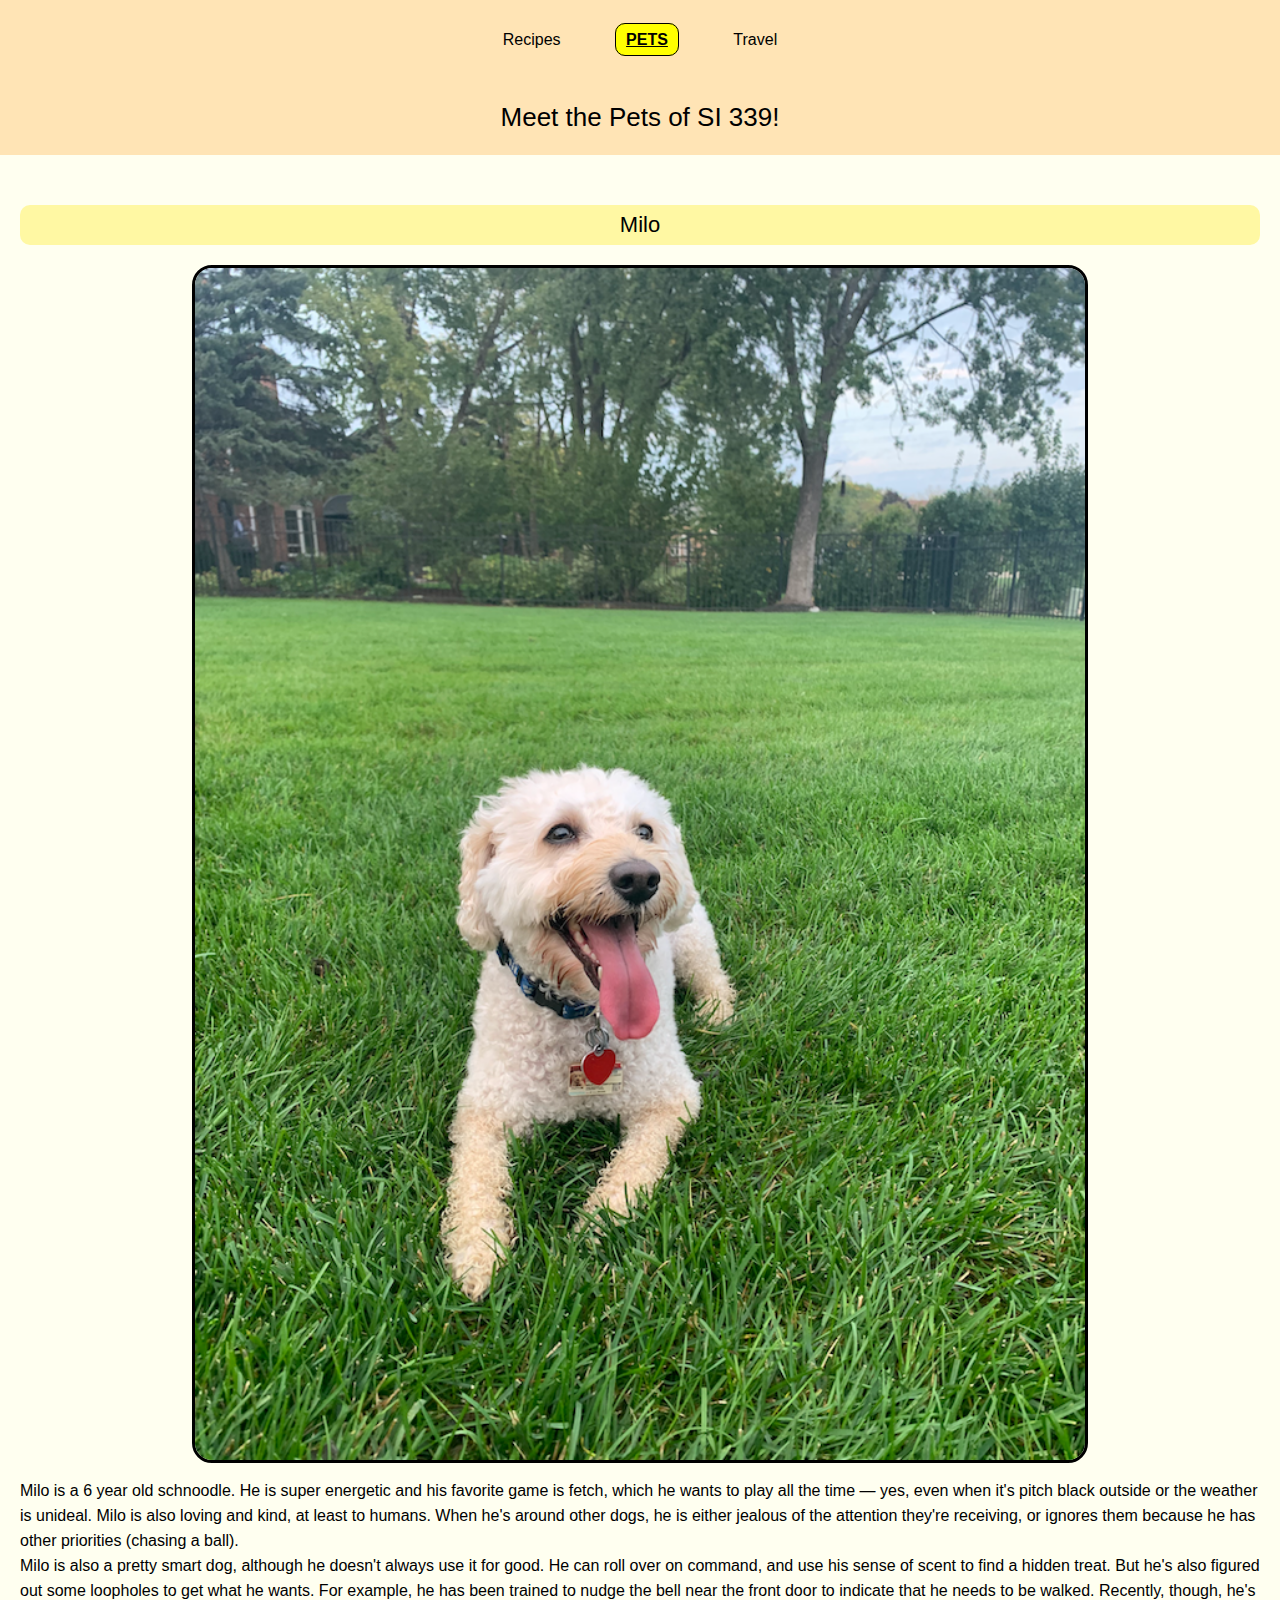
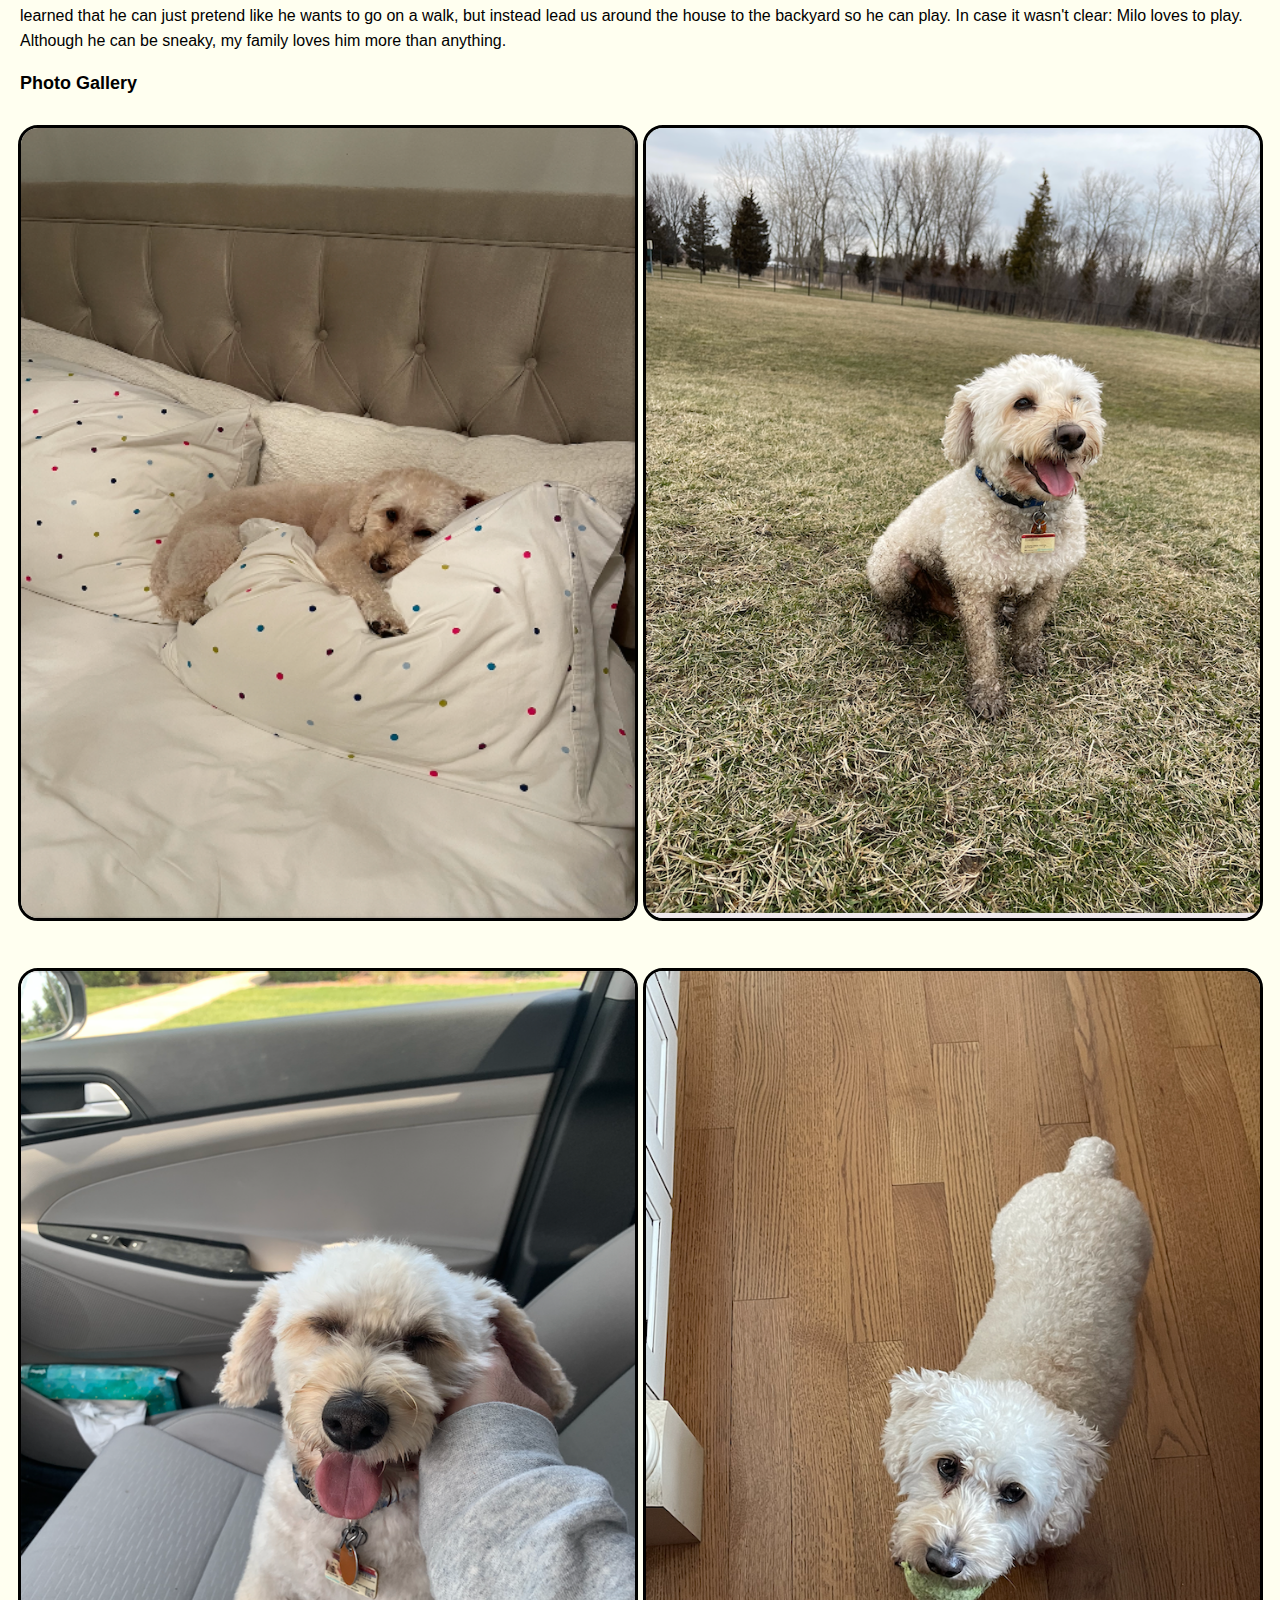
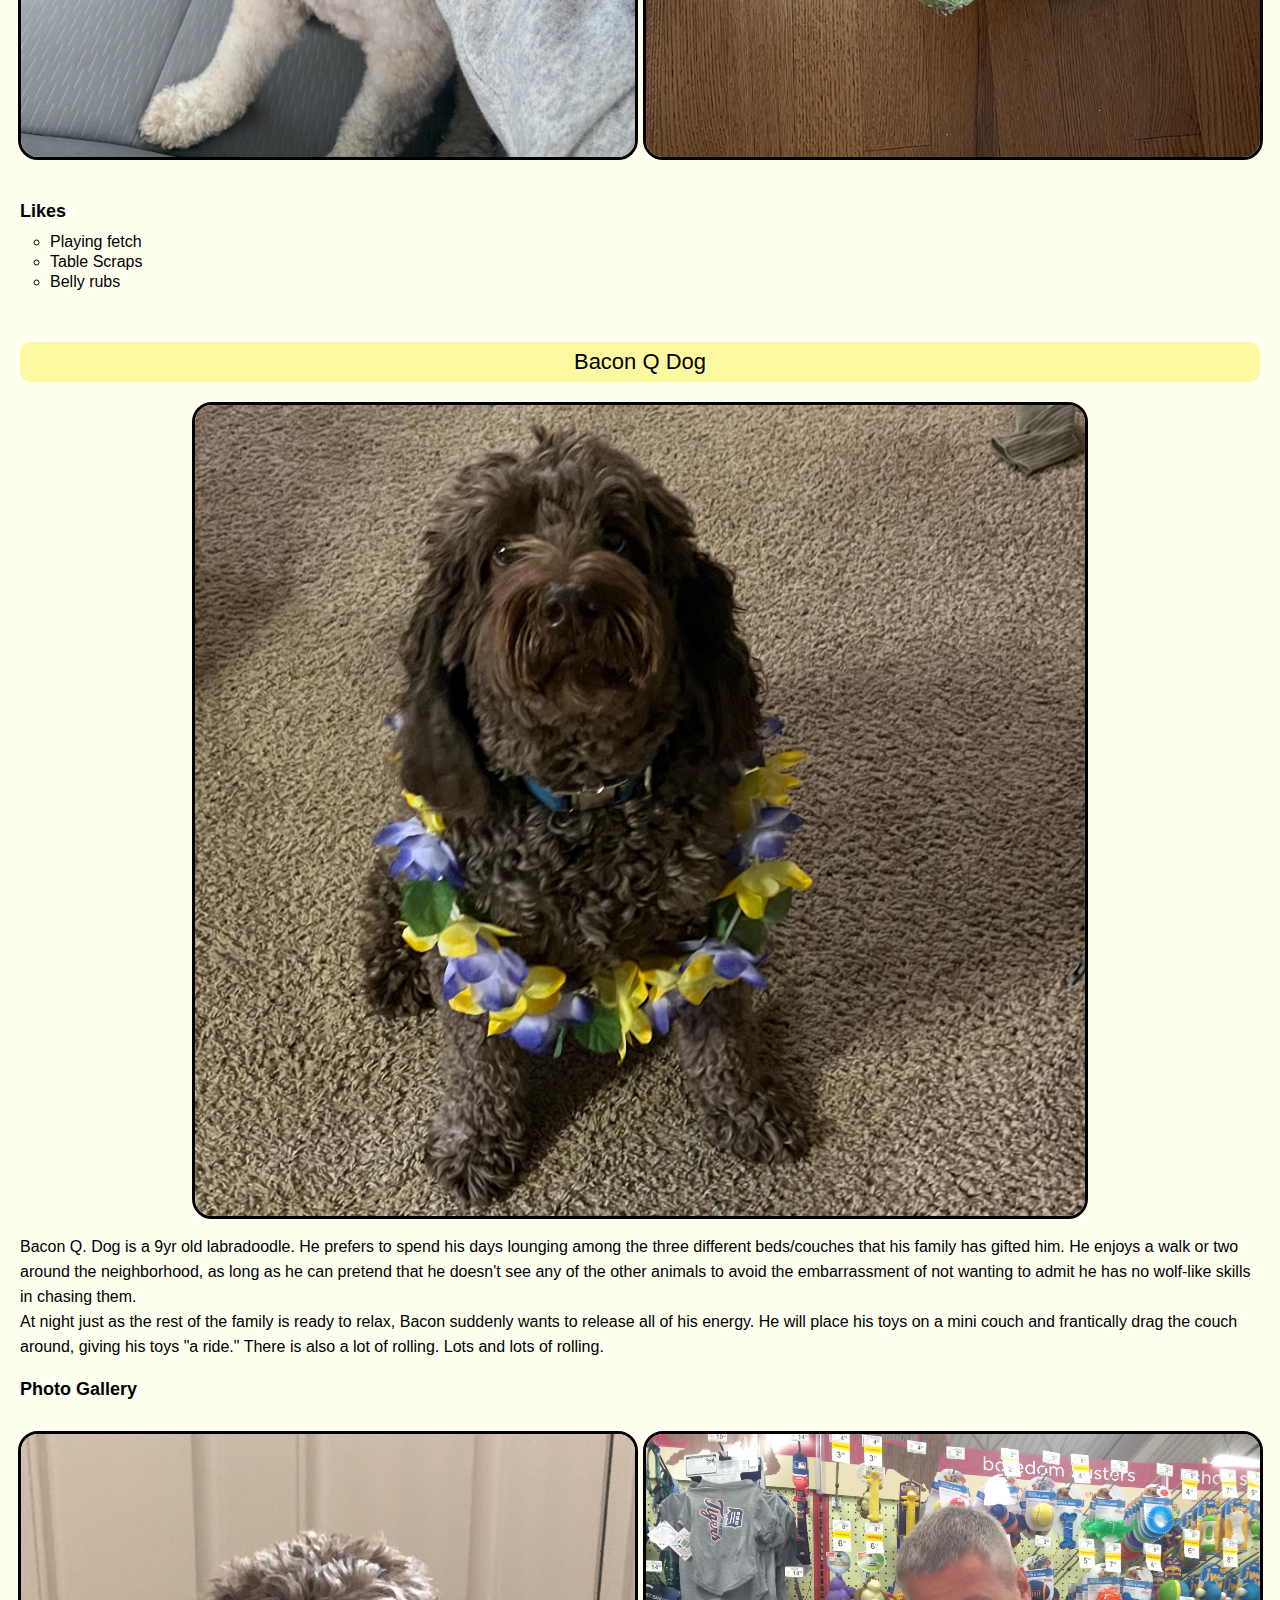
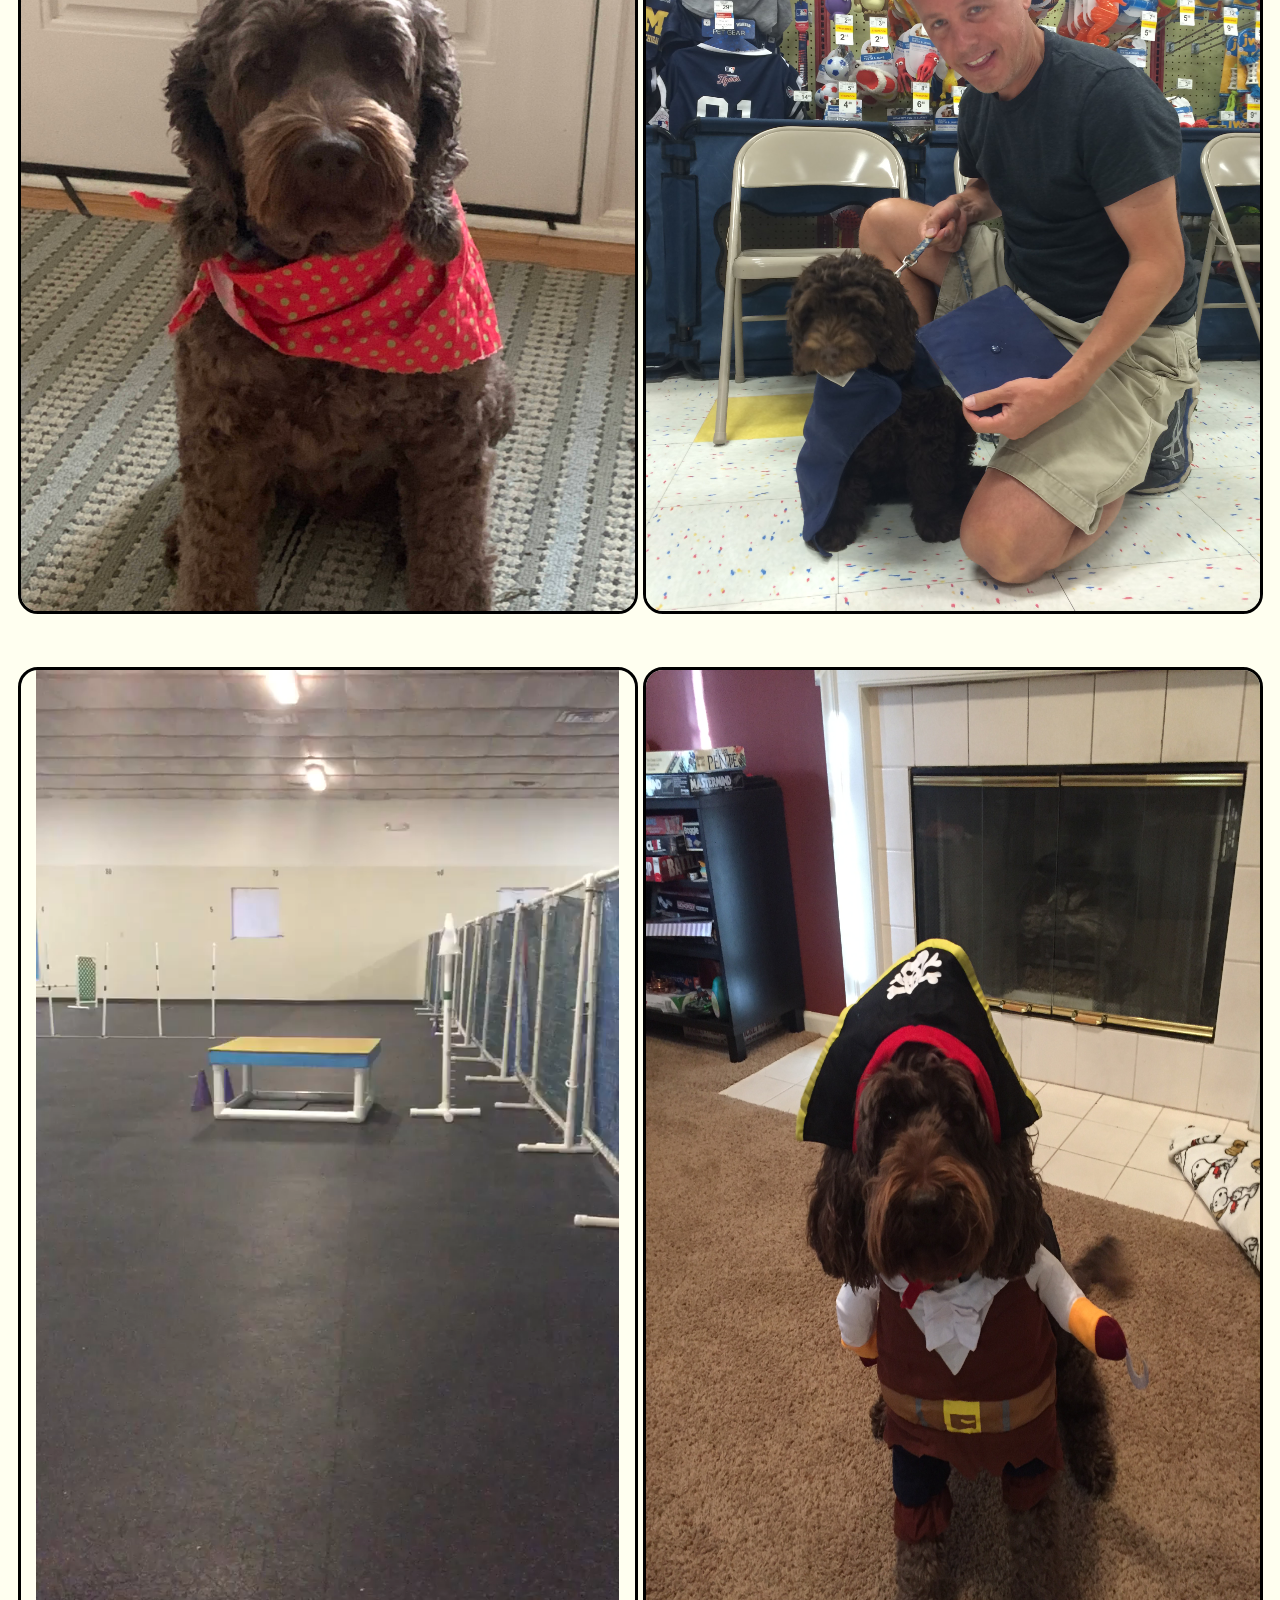
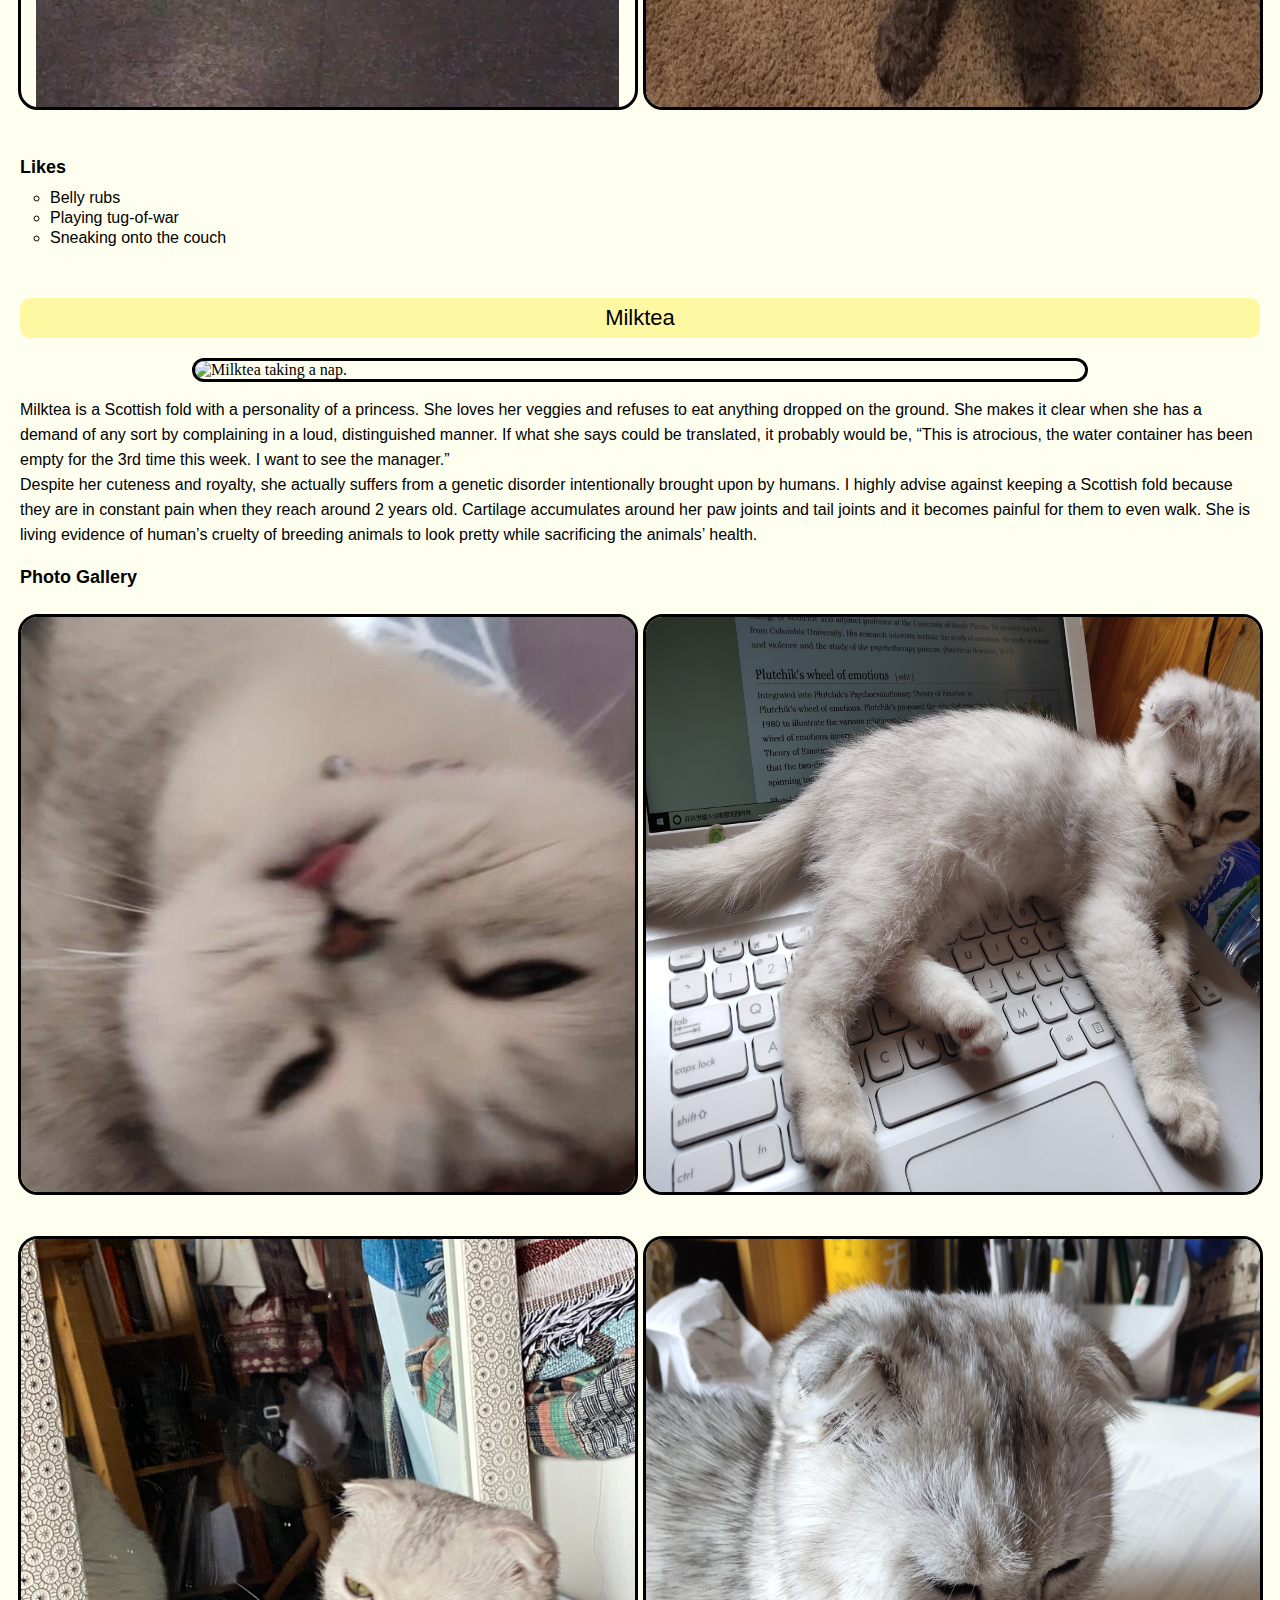
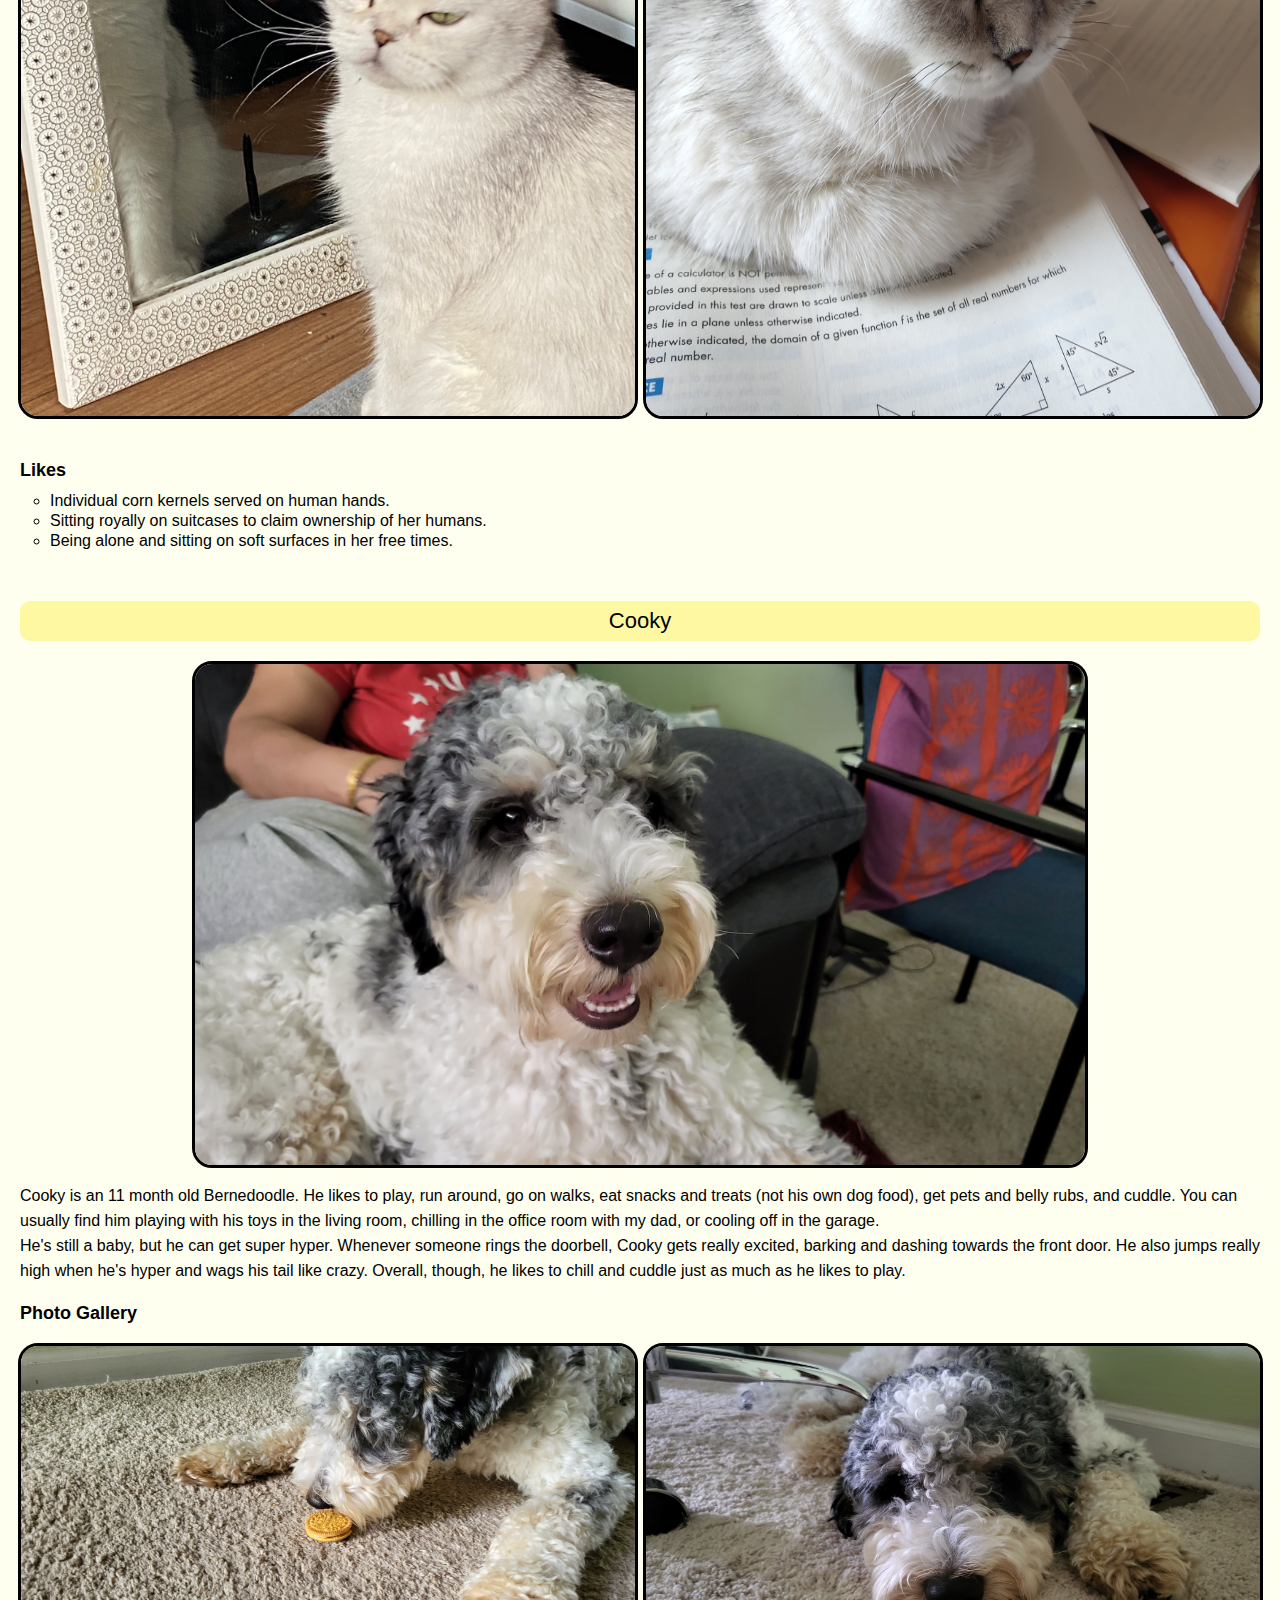
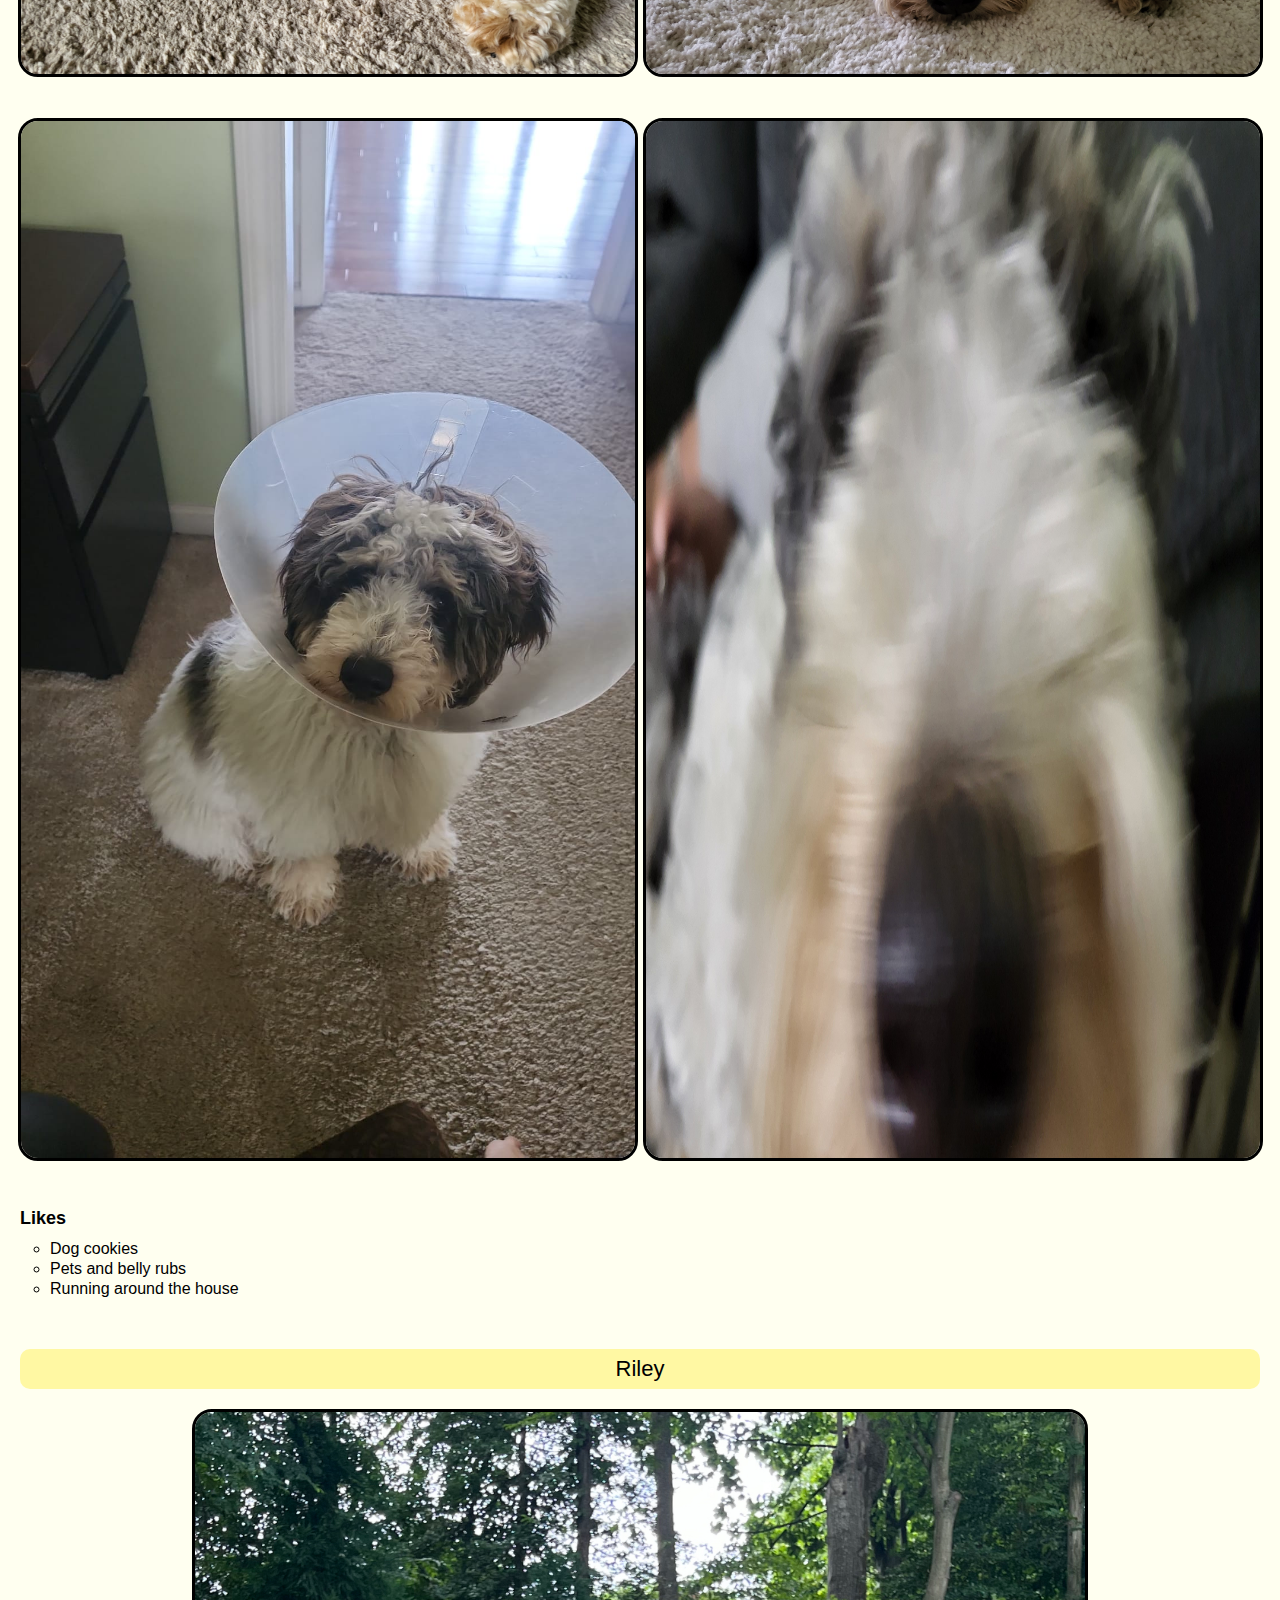
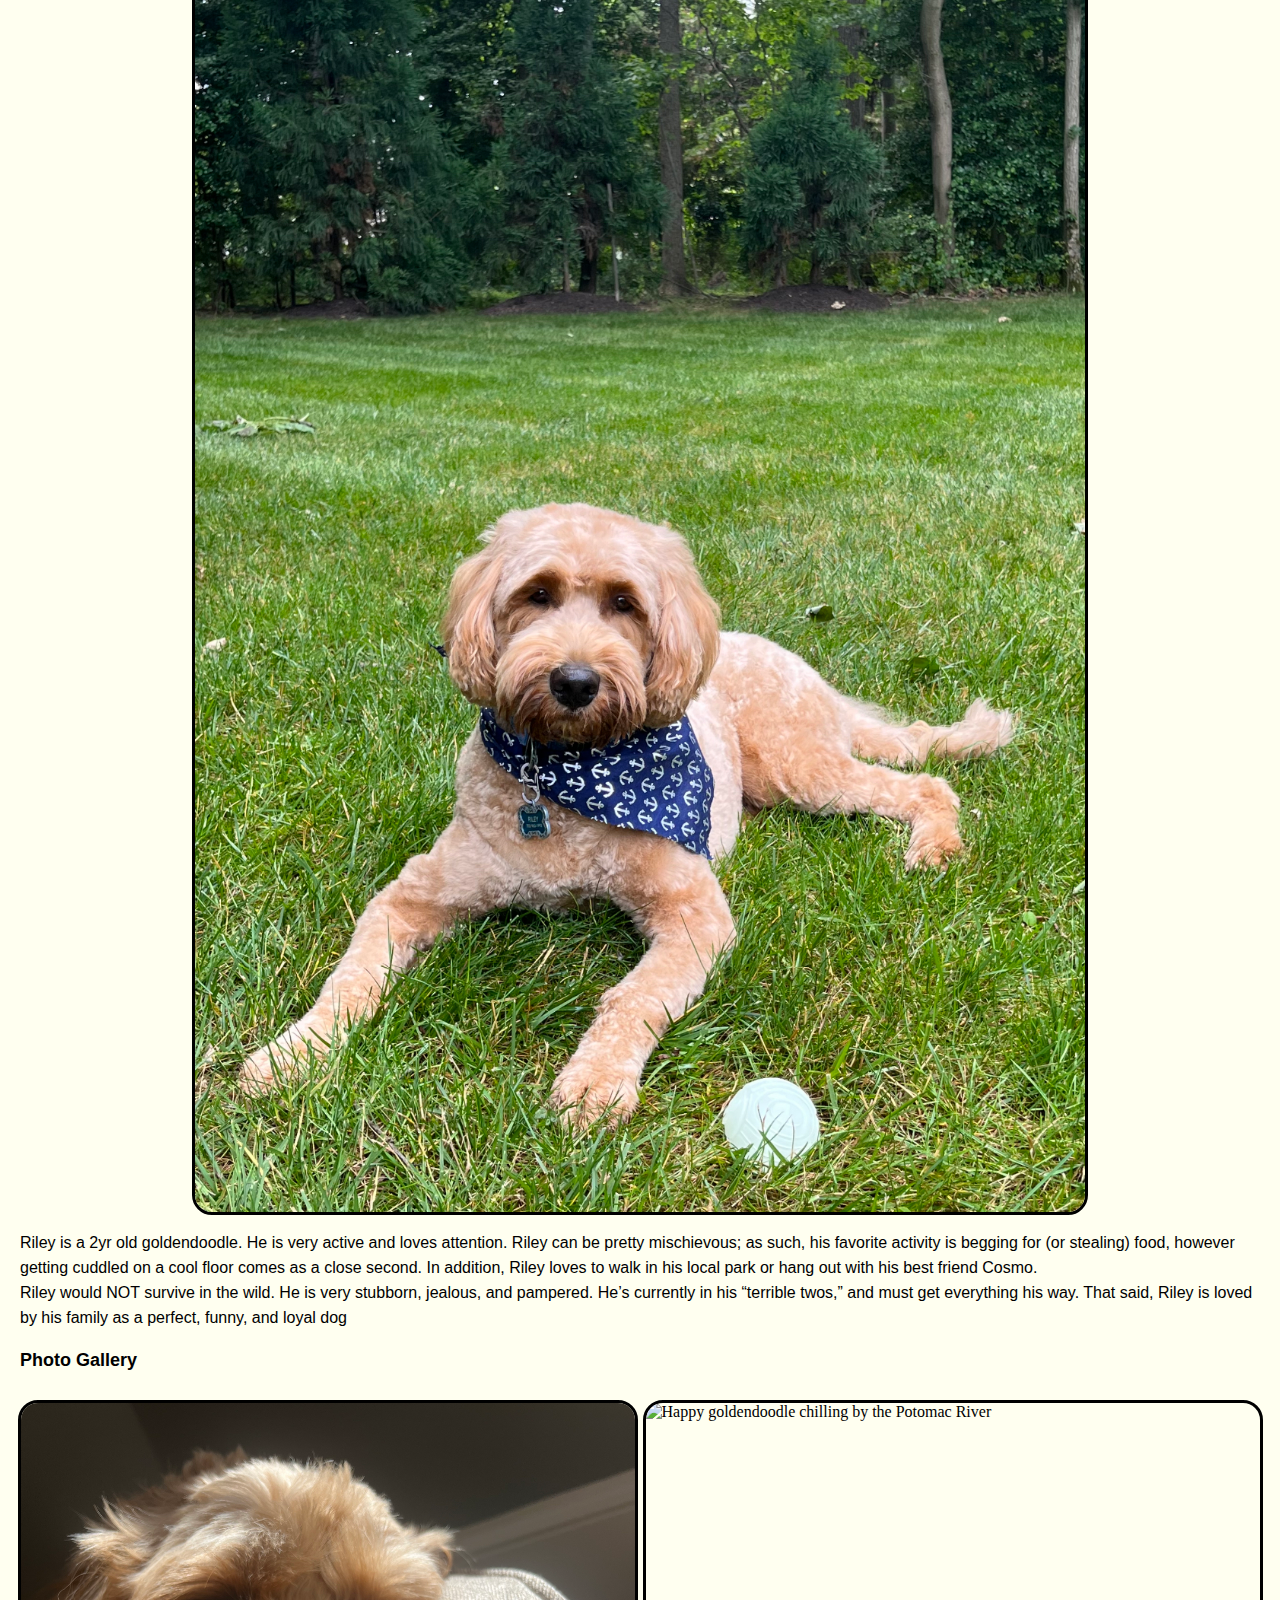
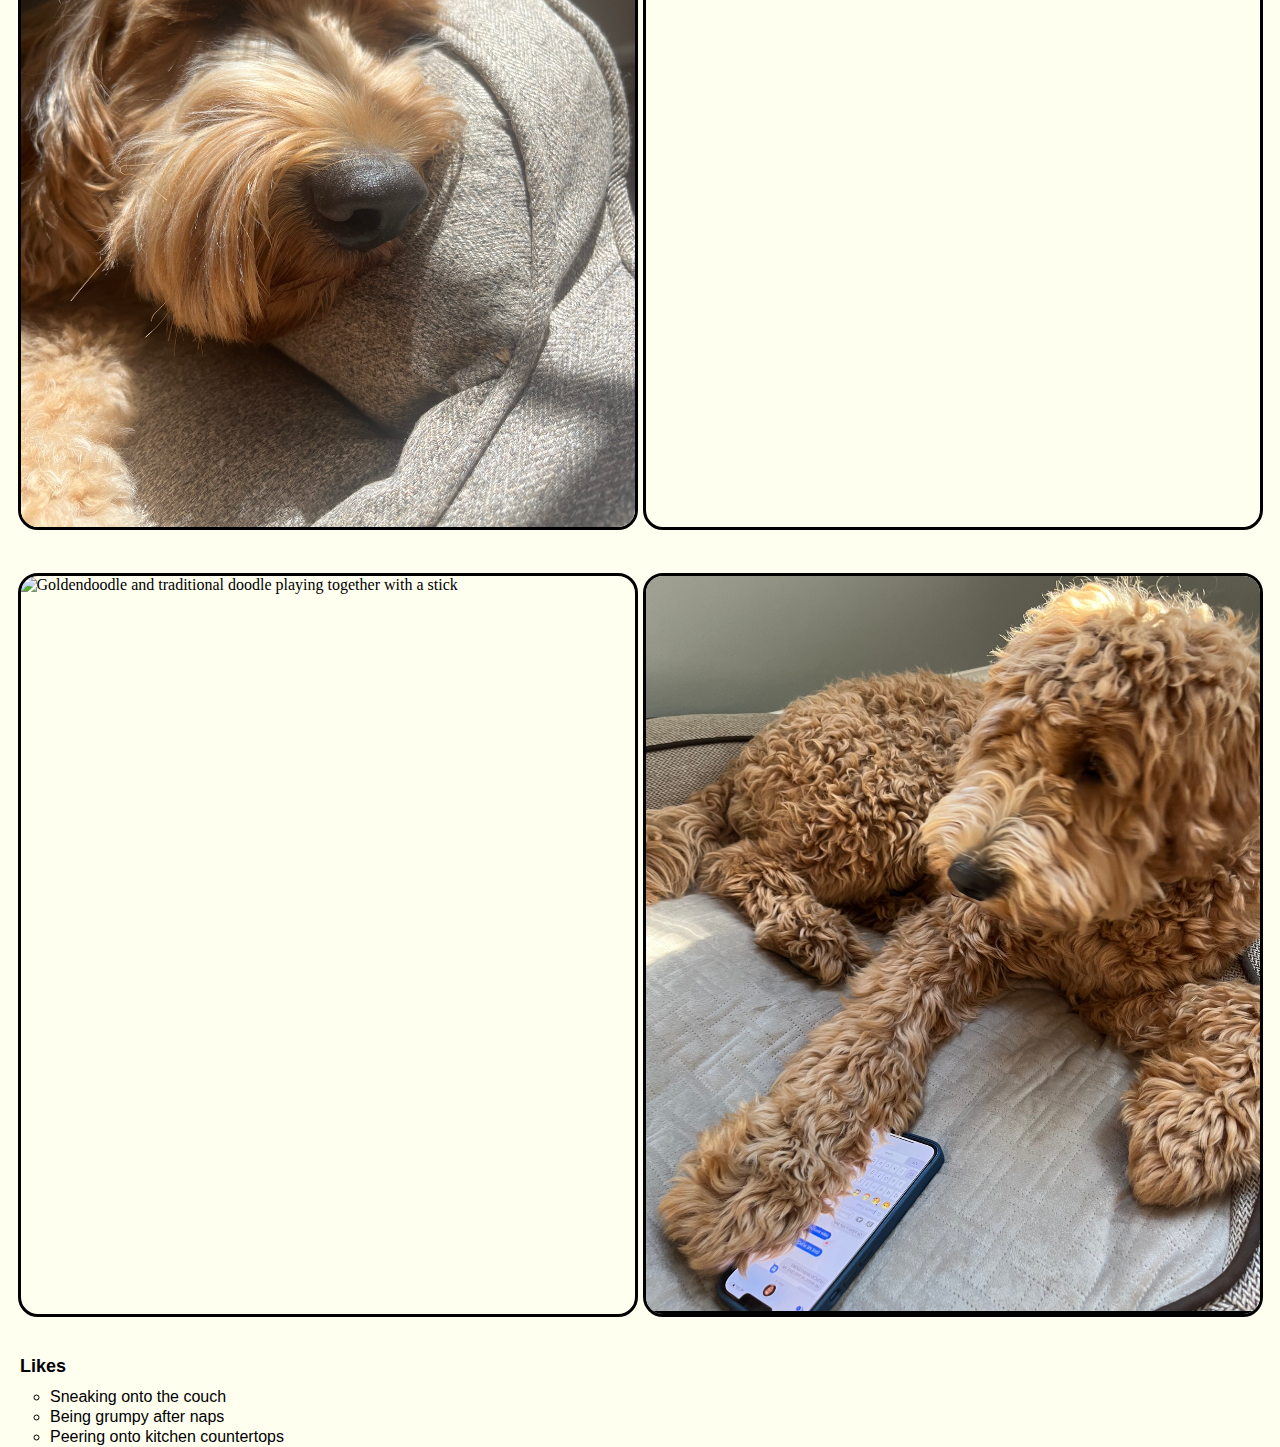
==== pets.html @ dfaae865 "Add files via upload" ====
<!DOCTYPE html>
<html lang="en">
<head>
    <meta charset="UTF-8">
    <meta http-equiv="X-UA-Compatible" content="IE=edge">
    <meta name="viewport" content="width=device-width, initial-scale=1.0">
    <link rel="stylesheet" href="css/reset.css">
    <link rel="stylesheet" href="css/style.css">

    <title>Pets</title>
</head>
<body>
    <a href = "#main" id = "skip">Skip to Main Content</a>

    <nav>
        <ul>
            <li><a href="index.html">Recipes</a></li>
            <li><a href = "pets.html" class = "active-page">Pets</a></li>
            <li><a href = "travel.html">Travel</a></li>
        </ul>
    </nav>

    <header>
        <div class = "header-content">
            <!-- <h1>Meet the Pets of SI 339!</h1> -->
            <h1 class="animation">Meet the Pets of SI 339!</h1>
        </div>
    </header>

    <main id = "main">
        <div>
            <h2>Milo</h2>

            <img src="images/milo_main.png" alt="Milo sitting on grass">
            <p>Milo is a 6 year old schnoodle. He is super energetic and his favorite game is fetch, which he wants to play all the time — yes, even when it's pitch black outside or the weather is unideal. Milo is also loving and kind, at least to humans. When he's around other dogs, he is either jealous of the attention they're receiving, or ignores them because he has other priorities (chasing a ball).</p>
            <p>Milo is also a pretty smart dog, although he doesn't always use it for good. He can roll over on command, and use his sense of scent to find a hidden treat. But he's also figured out some loopholes to get what he wants. For example, he has been trained to nudge the bell near the front door to indicate that he needs to be walked. Recently, though, he's learned that he can just pretend like he wants to go on a walk, but instead lead us around the house to the backyard so he can play. In case it wasn't clear: Milo loves to play. Although he can be sneaky, my family loves him more than anything.</p>
            
            <h3>Photo Gallery</h3>
            <div class = "pet-gallery">
                <img src="images/milo_resting.png" alt="Milo laying on a bed">
                <img src="images/milo_muddy.png" alt="Milo with muddy legs">
                <img src="images/milo_in_car.png" alt="Milo being petted">
                <img src="images/milo_tennisball.png" alt="Milo holding a tennis ball in his mouth">
            </div>

            <h3>Likes</h3>
            <ul>
                <li>Playing fetch</li>
                <li>Table Scraps</li>
                <li>Belly rubs</li>
            </ul>

            <!--Christina Haralampopoulos-->

        </div>



        <div>
            <h2>Bacon Q Dog</h2>

            <img src="images/bacon.jpg" alt="Brown labradoodle wearing colorful lei">
            <p>Bacon Q. Dog is a 9yr old labradoodle. He prefers to spend his days lounging among the three different beds/couches that his family has gifted him. He enjoys a walk or two around the neighborhood, as long as he can pretend that he doesn't see any of the other animals to avoid the embarrassment of not wanting to admit he has no wolf-like skills in chasing them.</p>
            <p>At night just as the rest of the family is ready to relax, Bacon suddenly wants to release all of his energy. He will place his toys on a mini couch and frantically drag the couch around, giving his toys "a ride." There is also a lot of rolling. Lots and lots of rolling. </p>
            
            <h3>Photo Gallery</h3>
            <div class = "pet-gallery">
                <img src="images/bacon_bandana.JPG" alt="Brown labradoodle wearing an orange bandana">
                <img src="images/bacon_graduation.JPG" alt="Small labradoodle puppy wearing a graduation cap and gown.">
                <video src="images/bacon_agility.mov" alt="Girl and dog demonstrating a sit and stay procedure"></video>
                <img src="images/bacon_halloween.JPG" alt="Brown labradoodle wearing a pirate costume">
            </div>
            
            <h3>Likes</h3>
            <ul>
                <li>Belly rubs</li>
                <li>Playing tug-of-war</li>
                <li>Sneaking onto the couch</li>
            </ul>

            <!--Colleen van Lent-->

        </div>



        <div>
            <h2>Milktea</h2>

            <img src="images/Main.jpg" alt="Milktea taking a nap.">
            <p>Milktea is a Scottish fold with a personality of a princess. She loves her veggies and refuses to eat anything dropped on the ground. She makes it clear when she has a demand of any sort by complaining in a loud, distinguished manner. If what she says could be translated, it probably would be, “This is atrocious, the water container has been empty for the 3rd time this week. I want to see the manager.”</p>
            <p>Despite her cuteness and royalty, she actually suffers from a genetic disorder intentionally brought upon by humans. I highly advise against keeping a Scottish fold because they are in constant pain when they reach around 2 years old. Cartilage accumulates around her paw joints and tail joints and it becomes painful for them to even walk. She is living evidence of human’s cruelty of breeding animals to look pretty while sacrificing the animals’ health.</p>

            <h3>Photo Gallery</h3>
            <div class = "pet-gallery">
                <img src="images/Milktea_comfy.jpg" alt="Milktea enjoying a good massage.">
                <img src="images/Milktea_laptop.JPG" alt="Baby Milktea On Laptop.">
                <img src="images/Milktea_mirror.jpeg" alt="Milktea sighing at mirror.">
                <img src="images/Milktea_catbox.JPG" alt="Milktea Catbox position.">
            </div>
            <h3>Likes</h3>
            <ul>
                <li>Individual corn kernels served on human hands.</li>
                <li>Sitting royally on suitcases to claim ownership of her humans.</li>
                <li>Being alone and sitting on soft surfaces in her free times.</li>
            </ul>

                <!--Olive Ren-->
        </div>



        <div>
            <h2>Cooky</h2>

            <img src="images/cookysmiley.jpg" alt="White and gray Bernedoodle sitting on a couch and smiling.">
            <p>Cooky is an 11 month old Bernedoodle. He likes to play, run around, go on walks, eat snacks and treats (not his own dog food), get pets and belly rubs, and cuddle. You can usually find him playing with his toys in the living room, chilling in the office room with my dad, or cooling off in the garage.</p>
            <p>He's still a baby, but he can get super hyper. Whenever someone rings the doorbell, Cooky gets really excited, barking and dashing towards the front door. He also jumps really high when he's hyper and wags his tail like crazy. Overall, though, he likes to chill and cuddle just as much as he likes to play.</p>
            
            <h3>Photo Gallery</h3>
            <div class = "pet-gallery">
                <img src="images/cookytreat.jpg" alt="Cooky eating one of his favorite treats while lying on the ground">
                <img src="images/cookytired.jpg" alt="Cooky tired laying on the ground">
                <img src="images/cookycone.jpg" alt="Cooky with long hair sitting with a dog cone on his head">
                <img src="images/cookyzoom.jpg" alt="Zoomed in Cooky, but while I was taking the picture he moved so it's blurry">
            </div>
            
            <h3>Likes</h3>
            <ul>
                <li>Dog cookies</li>
                <li>Pets and belly rubs</li>
                <li>Running around the house</li>
            </ul>

                <!--Saicharan Vemuri-->
        </div>




        <div>
            <h2>Riley</h2>

            <img src="images/riley_primary.jpg" alt="Apricot goldendoodle wearing blue bandana lying next to ball">
            <p>Riley is a 2yr old goldendoodle. He is very active and loves attention. Riley can be pretty mischievous; as such, his favorite activity is begging for (or stealing) food, however getting cuddled on a cool floor comes as a close second. In addition, Riley loves to walk in his local park or hang out with his best friend Cosmo.</p>
            <p>Riley would NOT survive in the wild. He is very stubborn, jealous, and pampered. He’s currently in his “terrible twos,” and must get everything his way. That said, Riley is loved by his family as a perfect, funny, and loyal dog</p>

            <h3>Photo Gallery</h3>
            <div class = "pet-gallery">
                <img src="images/riley_sleeping.jpg" alt="Goldendoodle peacefully resting on their dog bed">
                <img src="images/riley_park.PNG" alt="Happy goldendoodle chilling by the Potomac River">
                <img src="images/riley_friend.PNG" alt="Goldendoodle and traditional doodle playing together with a stick">
                <img src="images/riley_texting.jpeg" alt="Silly dog texting on an iPad">
            </div>
            
            <h3>Likes</h3>
            <ul>
                <li>Sneaking onto the couch</li>
                <li>Being grumpy after naps</li>
                <li>Peering onto kitchen countertops</li>
            </ul>

                <!--Adam Cole-->
        </div>


    </main>
---- css/style.css ----
/* styling navigation for mobile view */

#skip {
  position: absolute;
  left: -10000px;
  overflow: hidden;
  top: auto;
  text-decoration: none;
}

#skip:focus {
  position: static;
  top: 0;
}

nav {
  text-align: center;
  padding-top:10px;
}

nav ul {
  list-style: none;
  padding-top: 20px;
  margin: 0 auto;
}

nav li {
  display: inline-block;
  height: 30px;
  color: black;
  margin-right: 50px;
}

nav li:last-child {
  margin-right: 0;
}

nav a {
  text-decoration: none;
}

a.active-page, a.active, a.focus {
  background: yellow;
  text-decoration: underline;
  font-weight: bold;
  border: solid 1px;
  padding: 7px 10px;
  border-radius: 10px;
  text-transform: uppercase;
}

header, nav{
  width: 100%;
  background-color: moccasin;
}

/* end of navigation styling */

body {
    background-color: ivory;
    padding: 0;
    margin: 0;
}

h1 {
    text-align: center;
    font-size: 26px;
    font-family: 'Poppins', Arial, Helvetica, sans-serif;
    color: black;
    padding-top: 40px;
    padding-left: 20px;
    padding-right: 20px;
    padding-bottom: 20px;
    line-height: 35px
}

h2 {
  font-size: 22px;
  line-height: 30px;
  font-family: 'Poppins', Arial, Helvetica, sans-serif;
  color: black;
  margin-top: 50px;
  margin-left: 20px;
  margin-right: 20px;
  margin-bottom: 20px;
  text-align: center;
  background-color: #fff8a3;
  padding: 5px;
  border-radius: 10px;
}

h3 {
    font-size: 18px;
    font-family: Arial, Helvetica, sans-serif;
    font-weight: bold;
    color: black;
    padding-top: 20px;
    padding-left: 20px;
    padding-right: 20px;
    padding-bottom: 10px;
}

p {
    line-height: 25px;
    font-family: Arial, Helvetica, sans-serif;
    padding-left: 20px;
    padding-right: 20px
}

img {
    display: block;
    border-style: solid;
    border-width: 3px;
    border-color: black;
    margin-left: auto;
    margin-right: auto;
    margin-top: 15px;
    margin-bottom: 15px;
    width: 70%;
    border-radius: 20px;
}

video {
  display: block;
  border-style: solid;
  border-width: 3px;
  border-color: black;
  margin-left: auto;
  margin-right: auto;
  margin-top: 15px;
  margin-bottom: 15px;
  width: 70%;
  border-radius: 20px;
}

ul {
    display: inline-block;
    margin-left: 50px;
    list-style-type: circle;
    font-family: Arial, Helvetica, sans-serif;
    line-height: 20px;
}

ol {
    list-style: inside decimal;
    font-family: Arial, Helvetica, sans-serif;
    padding-left: 20px;
    padding-right: 20px;
    line-height: 20px;
}

.pet-gallery {
  display: grid;
  grid-template-columns: 50% 50%;
  gap: 5px;
  margin-left: 20px;
  margin-right: 20px;
  justify-content: center;
}

.pet-gallery img {
  display: block;
  margin: auto;
  width: 95%;
  height: 95%;
  background-size: cover;
  background-repeat: no-repeat;
  width: 100%
}

.pet-gallery video{
  display: block;
  margin: auto;
  width: 95%;
  height: 95%;
  background-size: cover;
  background-repeat: no-repeat;
  width: 100%
}

a{
text-decoration: underline;
}

figcaption{
  font-family: Arial, Helvetica, sans-serif;
  padding: 20px;
  line-height: 25px;
}

@media (prefers-reduced-motion: reduce) {
  .gif {
    display: none;
  }
}

@keyframes fade {
  0% {
    opacity: 0;
  }
  50% {
    opacity: 1;
  }
  100% {
    opacity: 0;
  }
}

.animation {
  animation: fade 2s ease-in-out infinite;
}

@media (prefers-reduced-motion: reduce) {
  .animation {
    animation: none; /* Turn off the animation */
  }
}

  
/* .btn {
  background: #0769e0;
  background-image: -webkit-linear-gradient(top, #0769e0, #002e54);
  background-image: -moz-linear-gradient(top, #0769e0, #002e54);
  background-image: -ms-linear-gradient(top, #0769e0, #002e54);
  background-image: -o-linear-gradient(top, #0769e0, #002e54);
  background-image: linear-gradient(to bottom, #0769e0, #002e54);
  -webkit-border-radius: 28;
  -moz-border-radius: 28;
  border-radius: 28px;
  font-family: Arial;
  color: #fff596;
  font-size: 20px;
  padding: 10px 20px 10px 20px;
  text-decoration: none;
}

.btn:hover {
  background: #4fa1ff;
  background-image: -webkit-linear-gradient(top, #4fa1ff, #005896);
  background-image: -moz-linear-gradient(top, #4fa1ff, #005896);
  background-image: -ms-linear-gradient(top, #4fa1ff, #005896);
  background-image: -o-linear-gradient(top, #4fa1ff, #005896);
  background-image: linear-gradient(to bottom, #4fa1ff, #005896);
  text-decoration: none;
} */
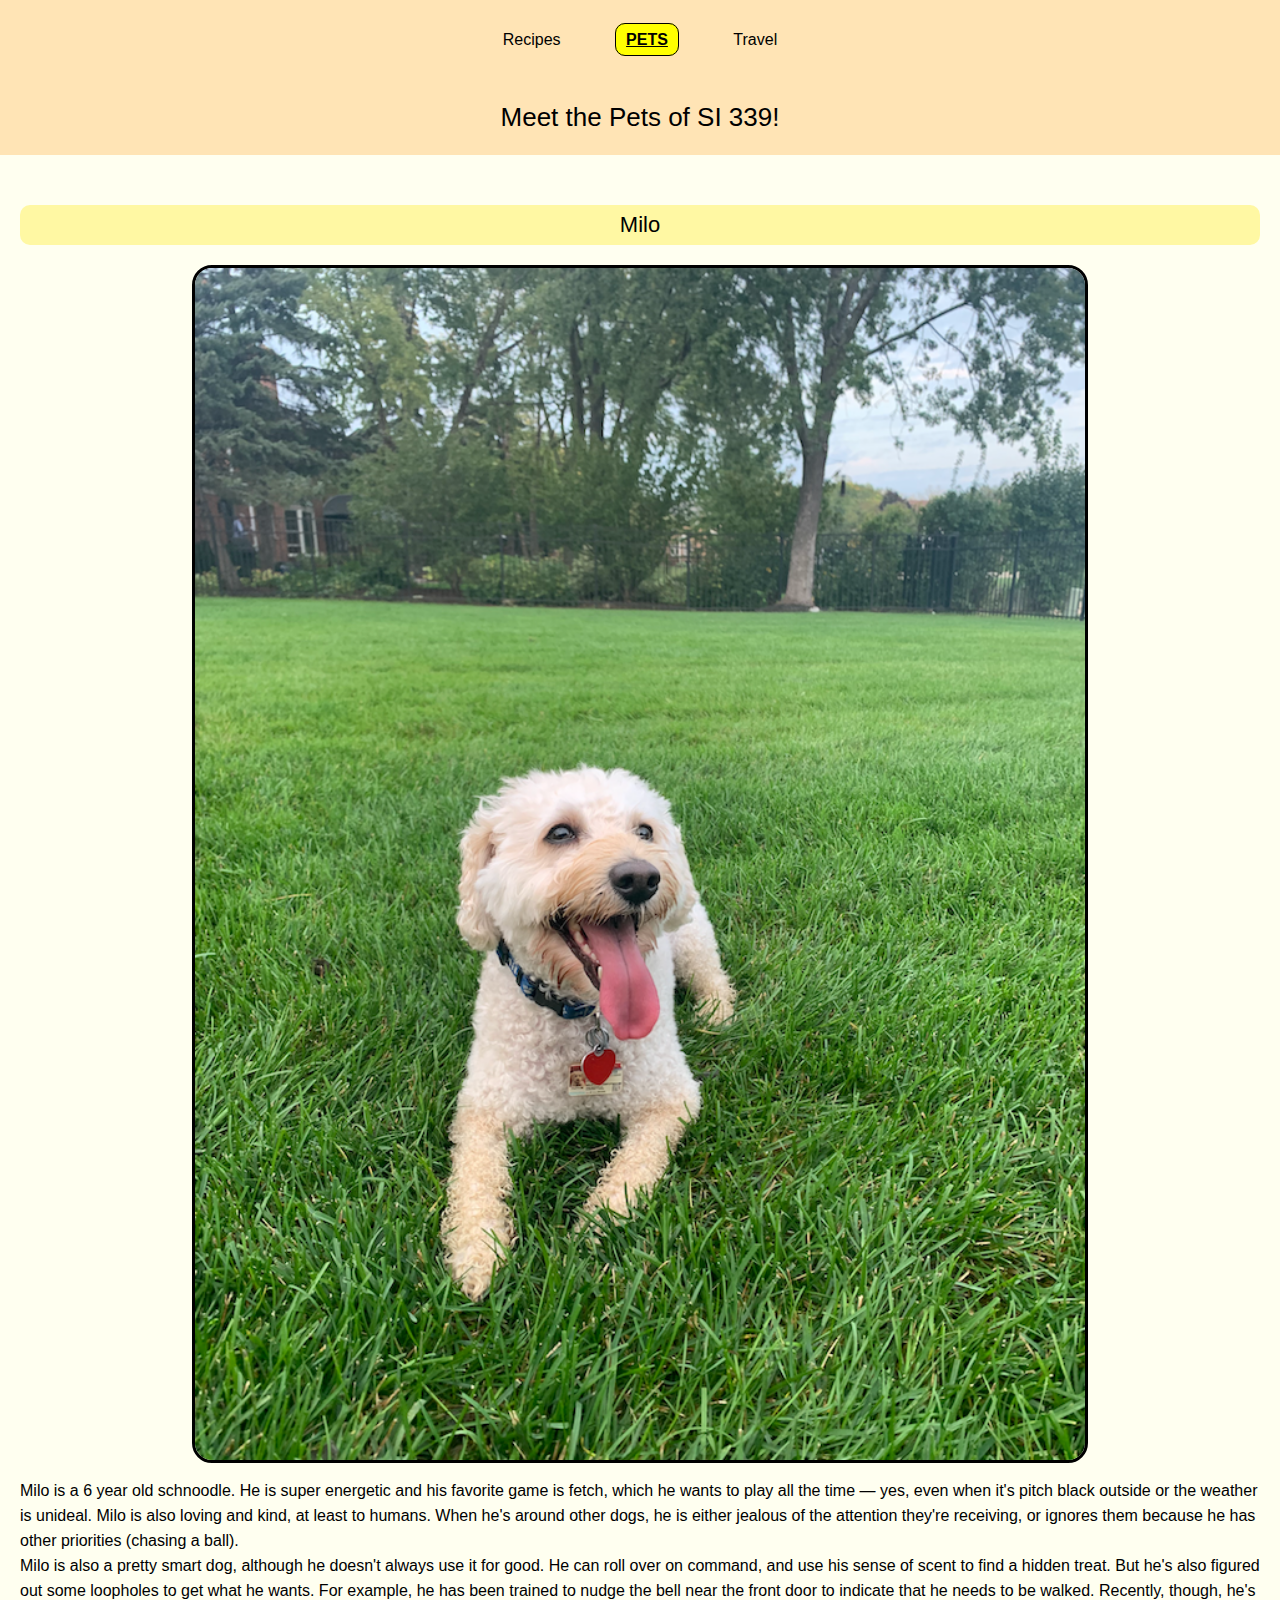
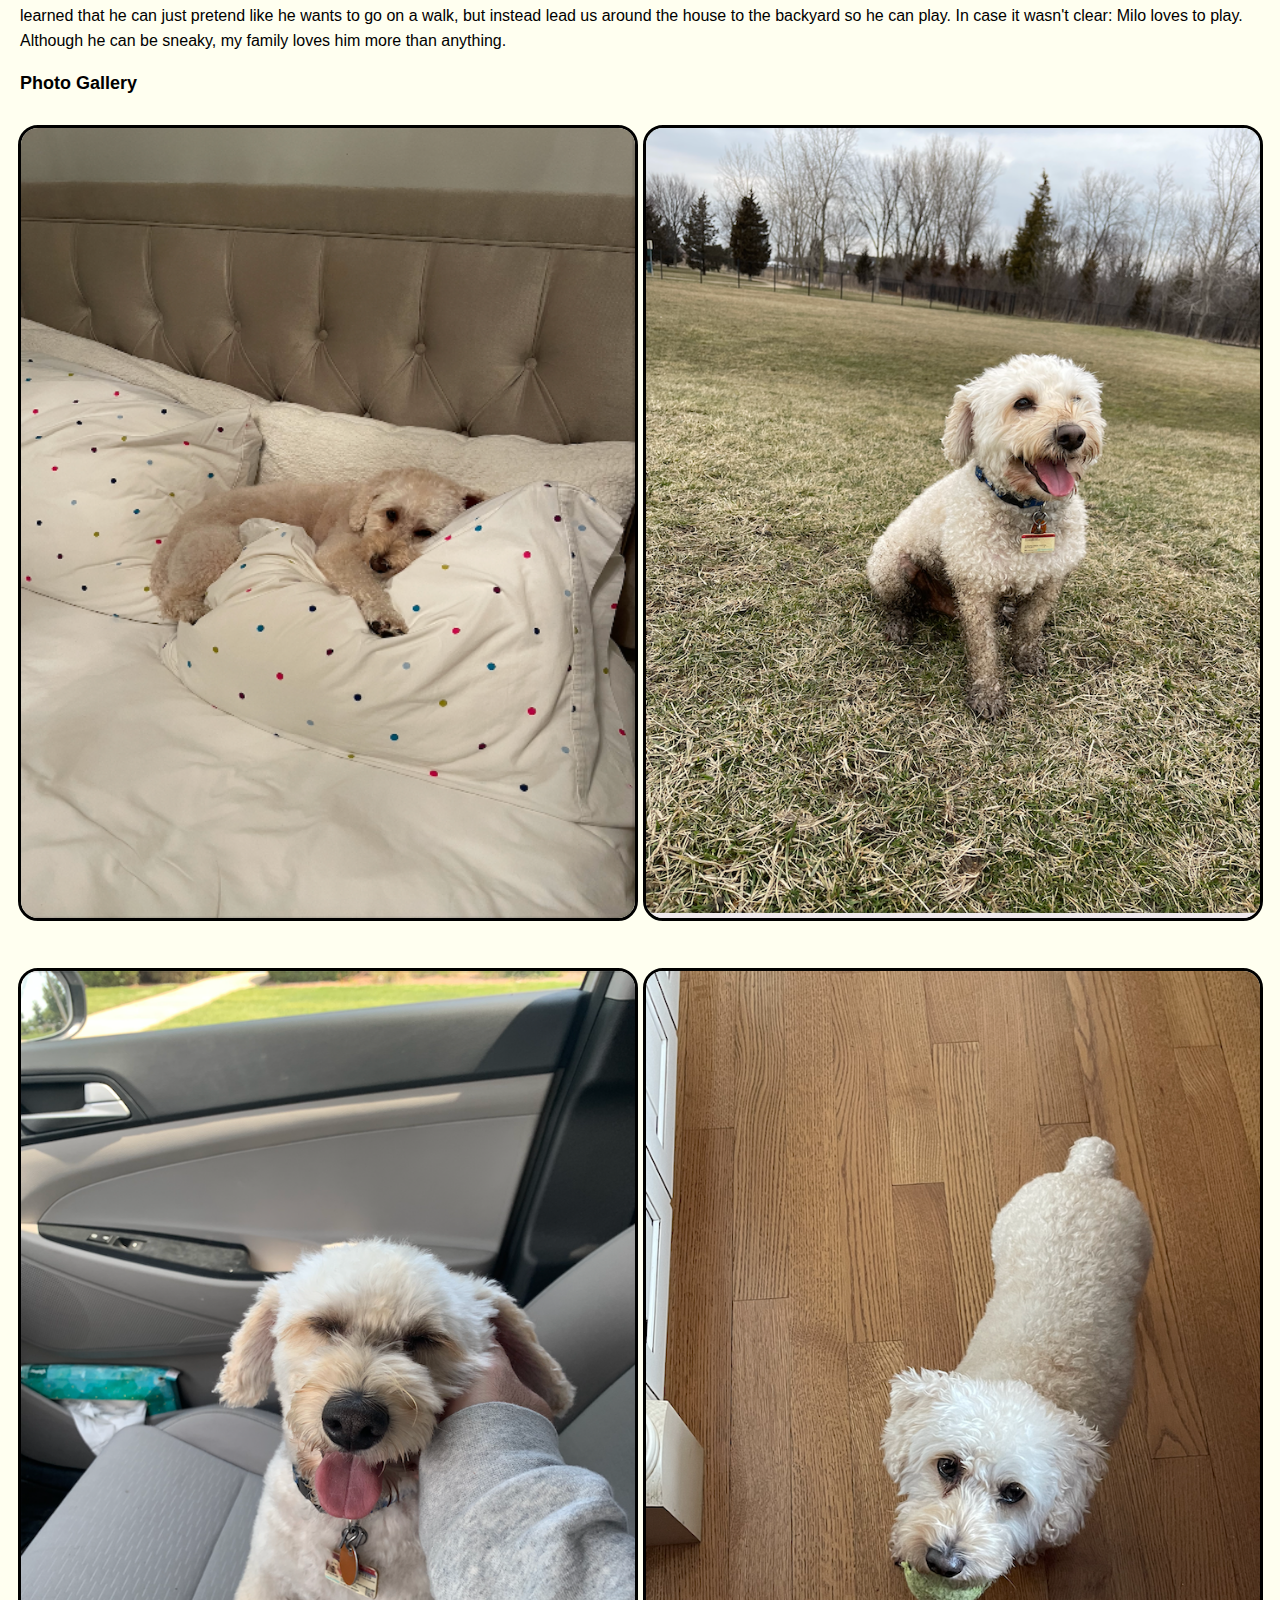
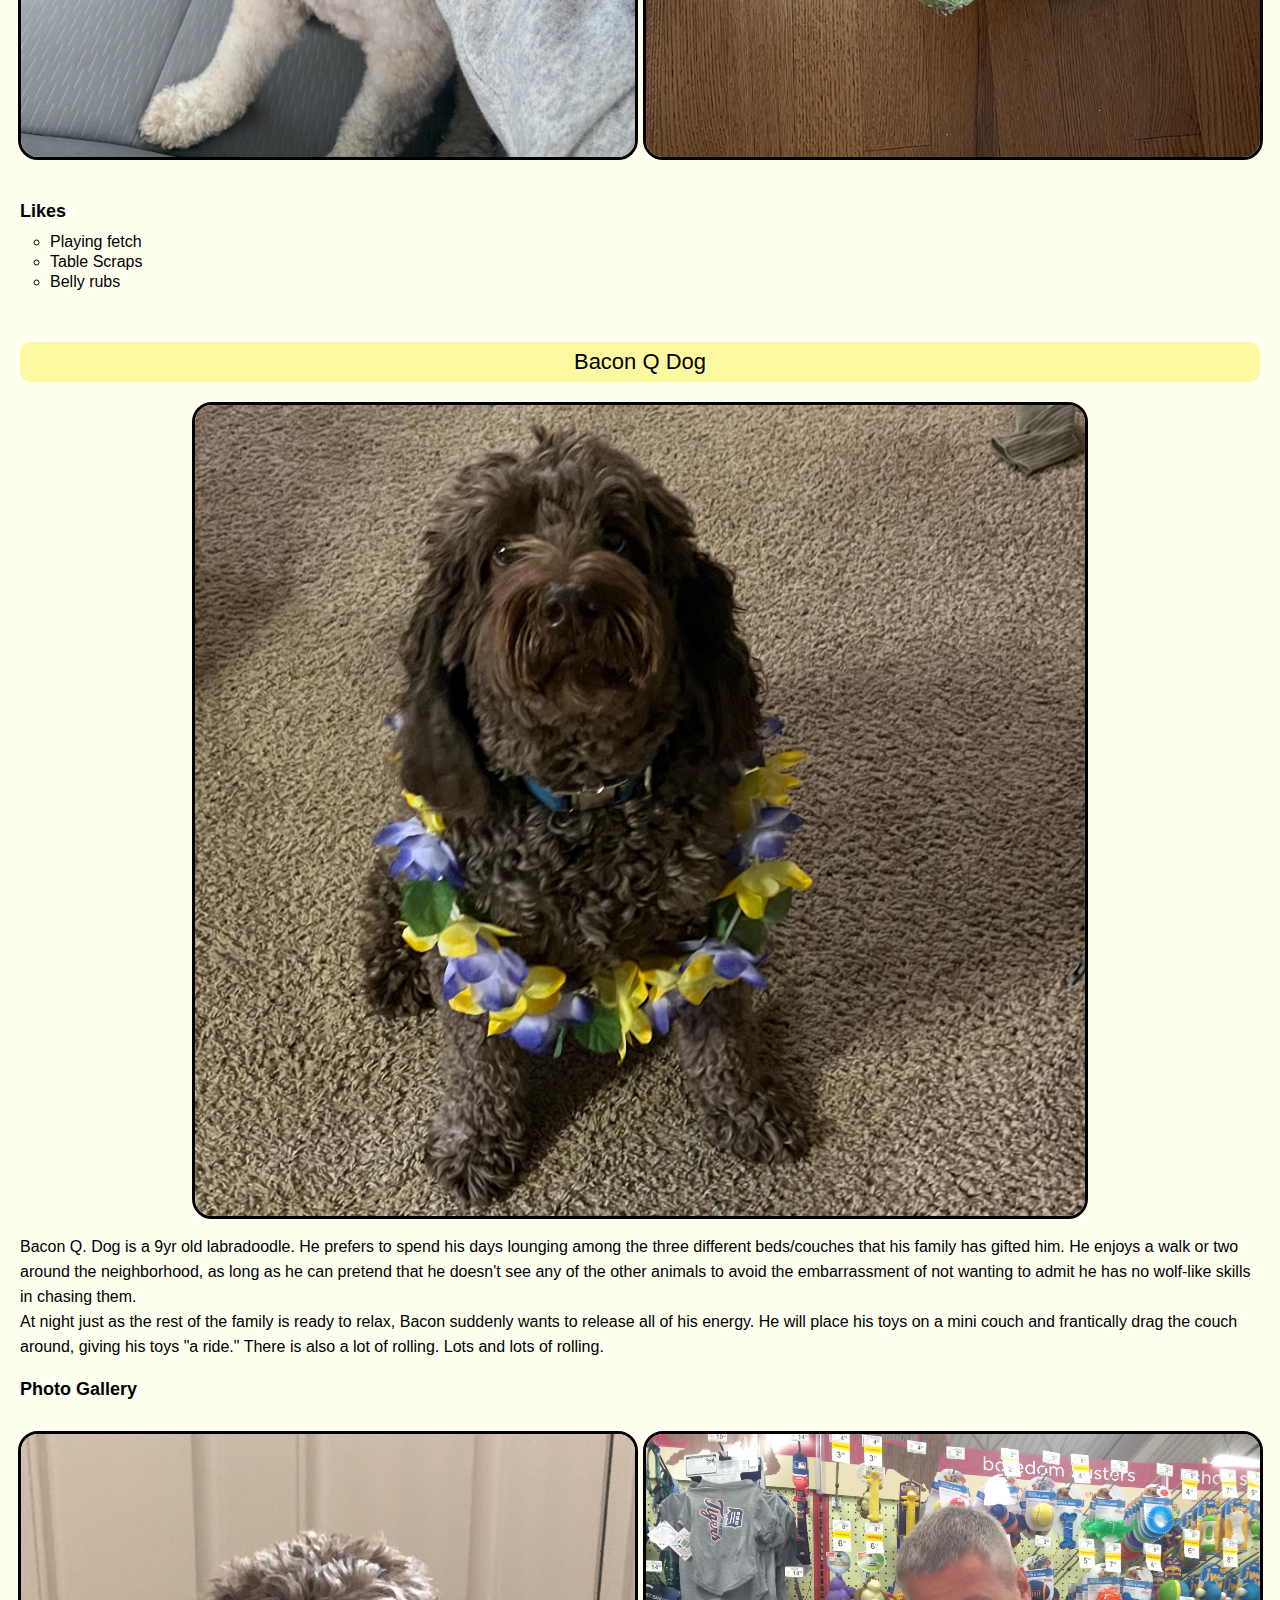
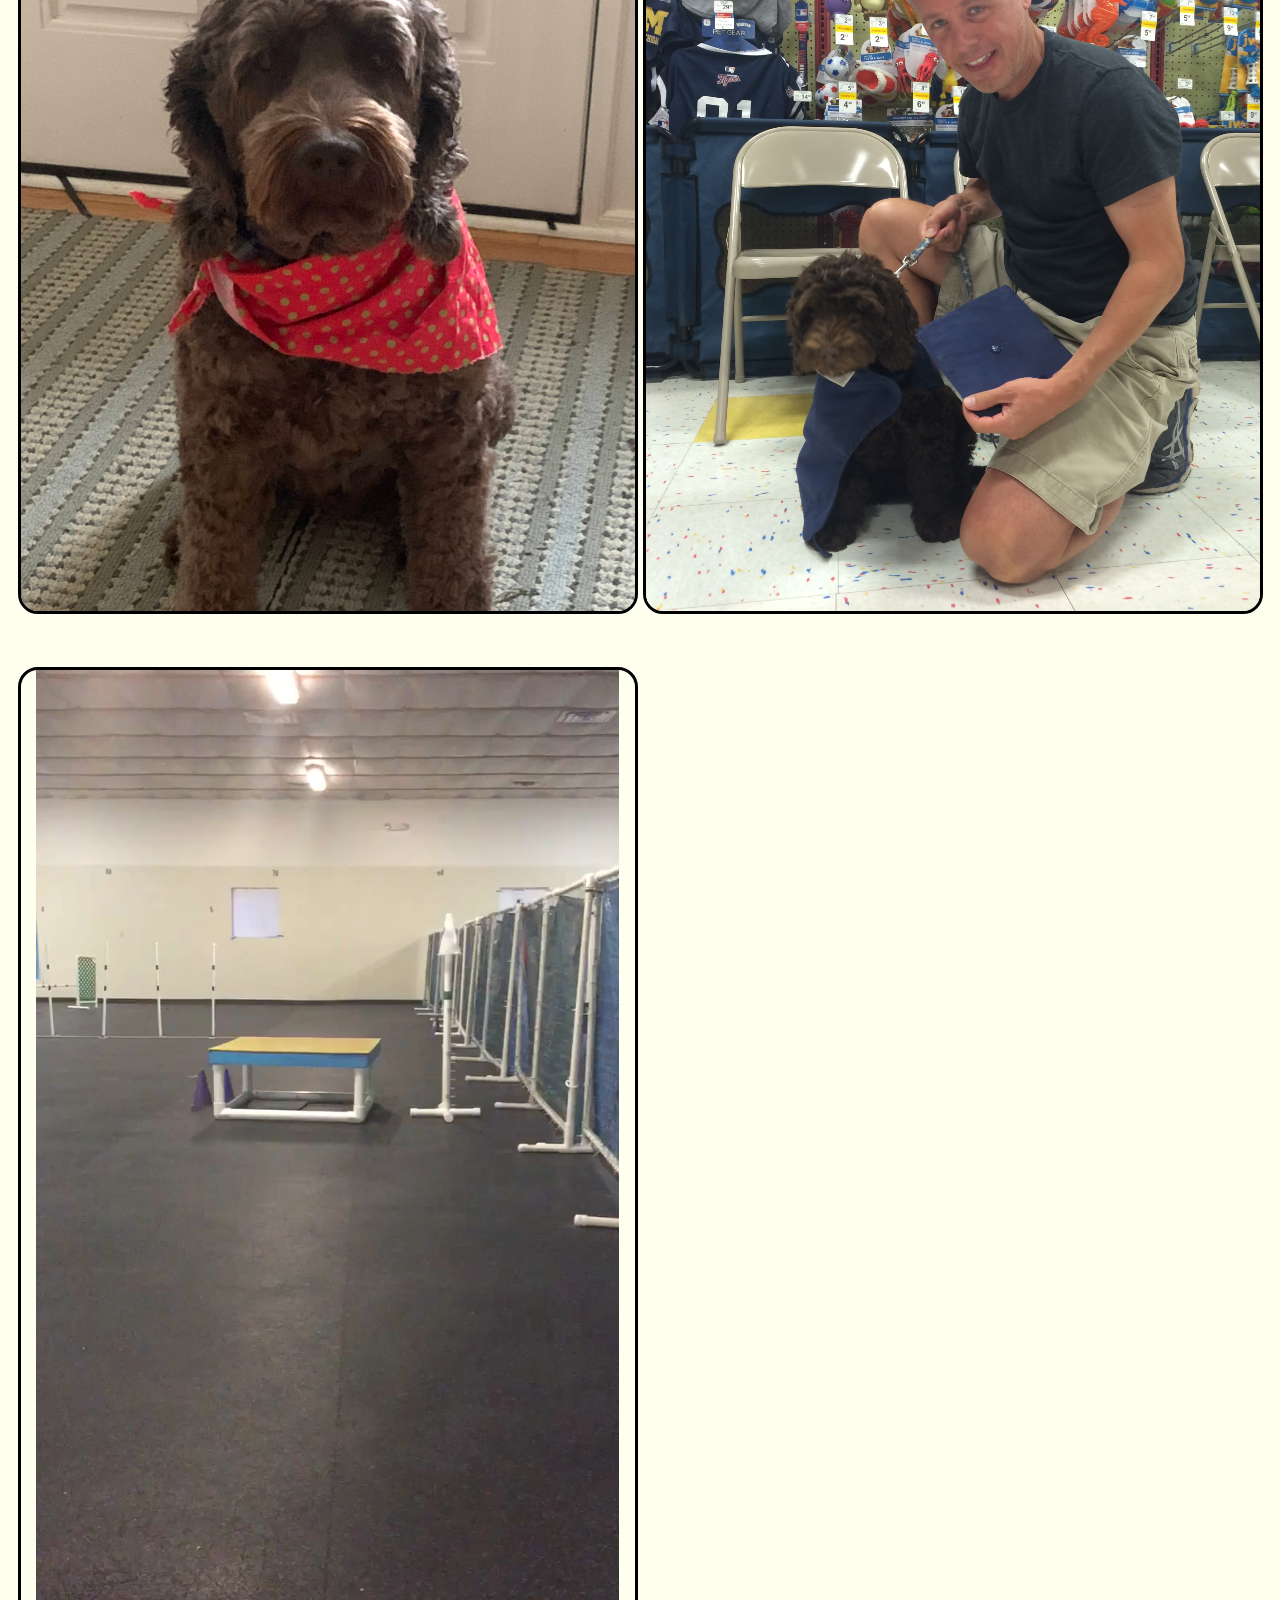
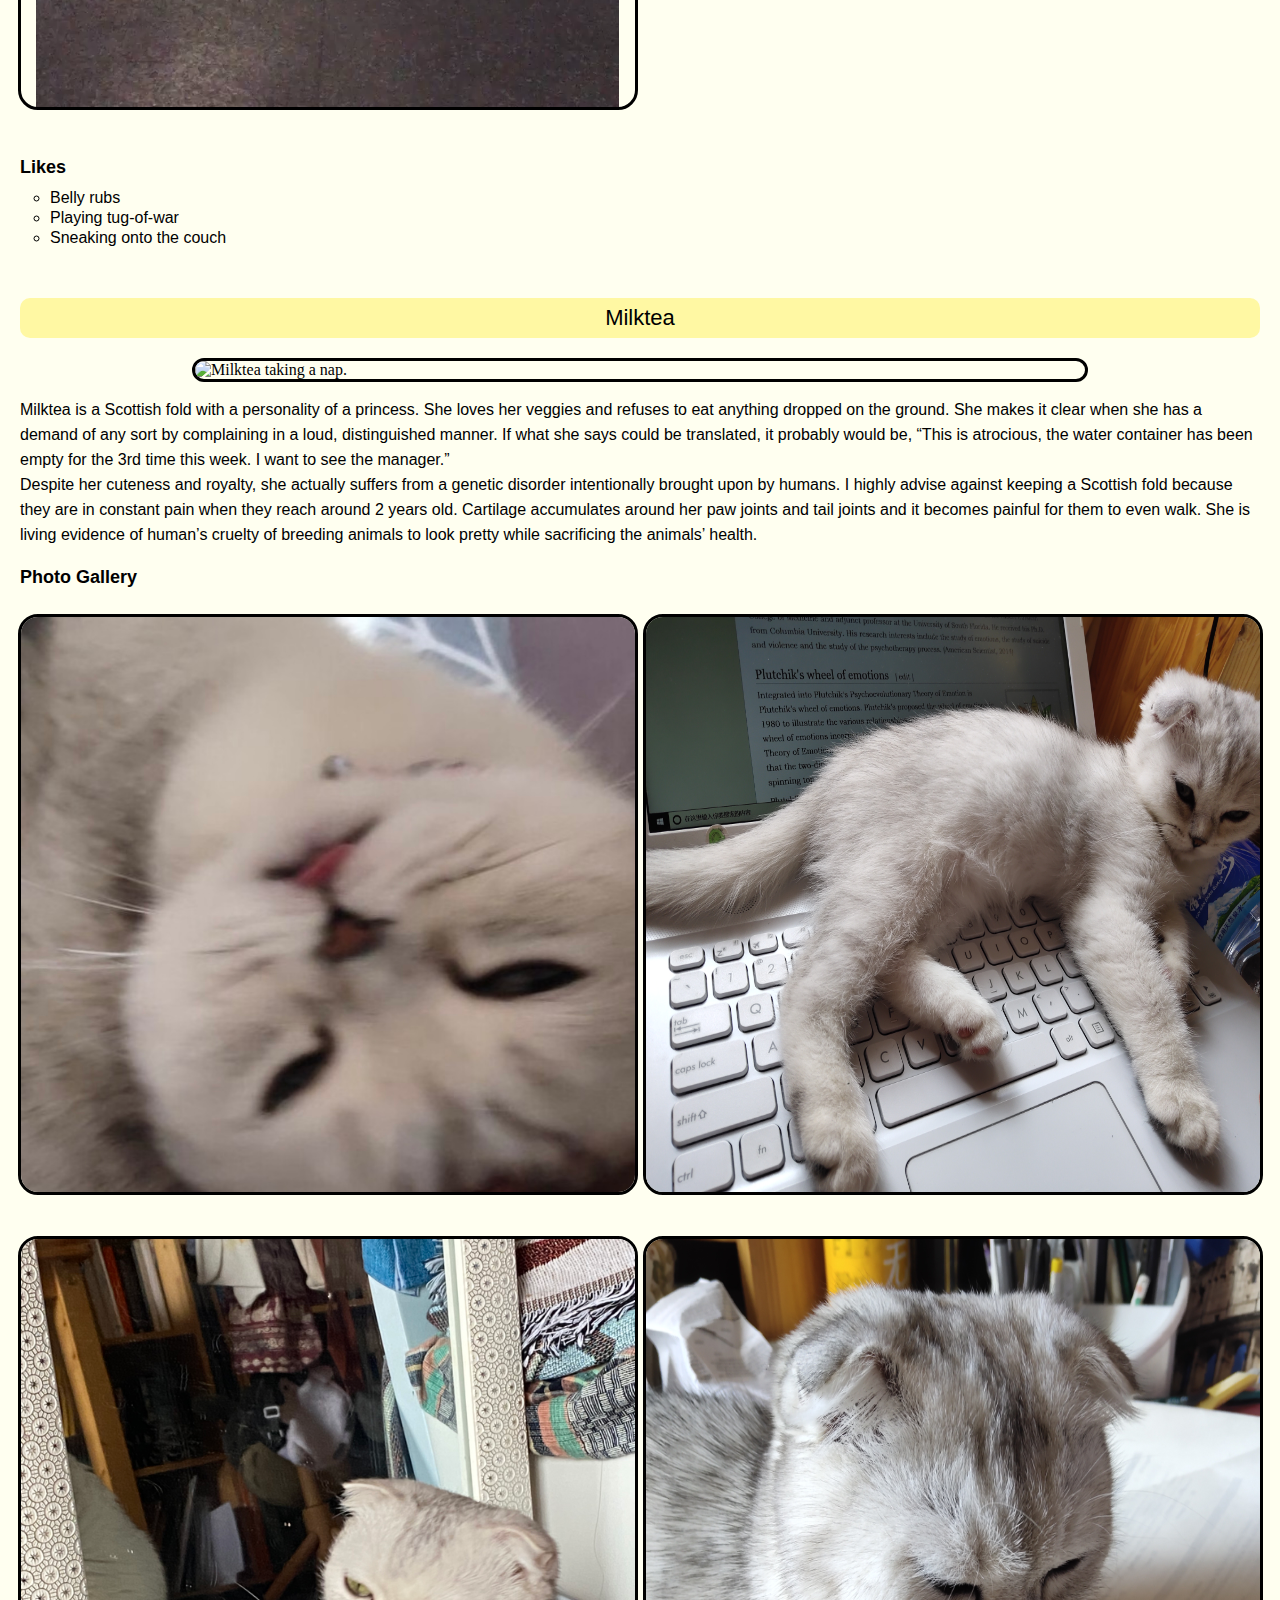
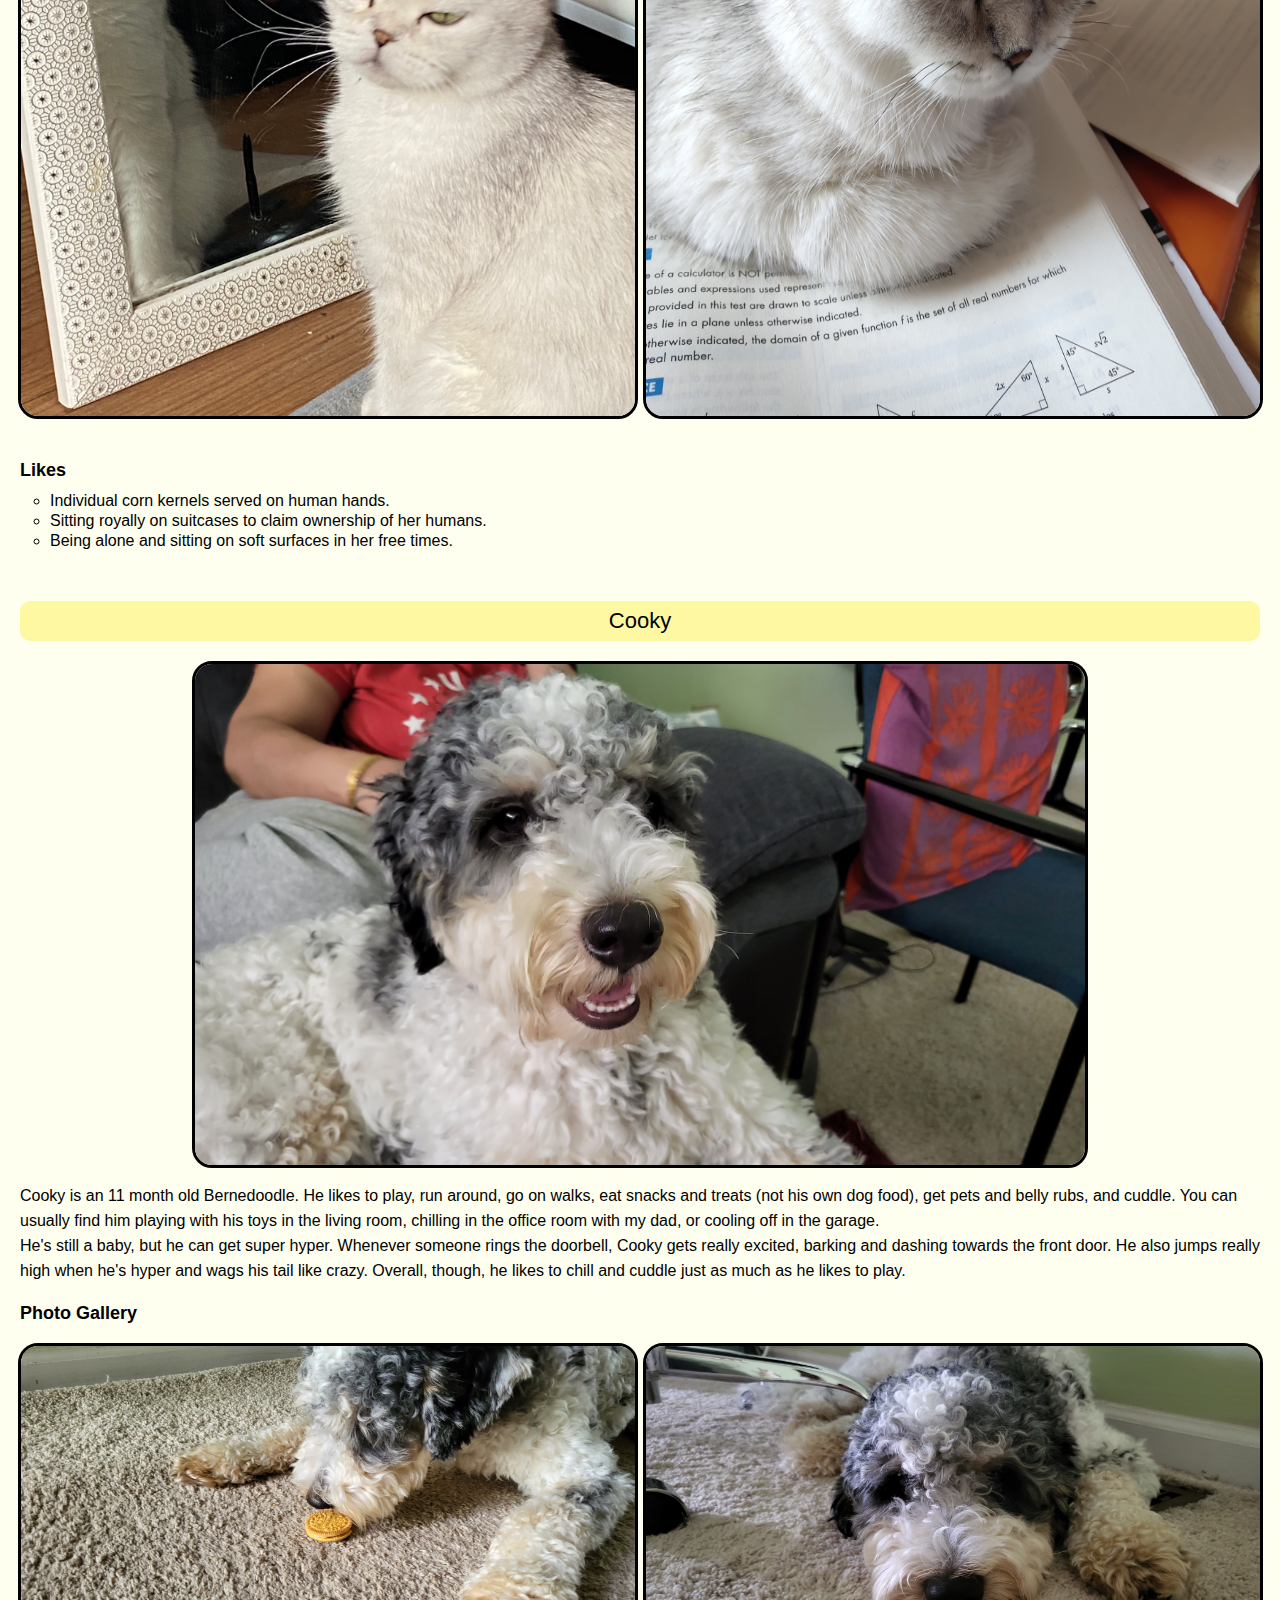
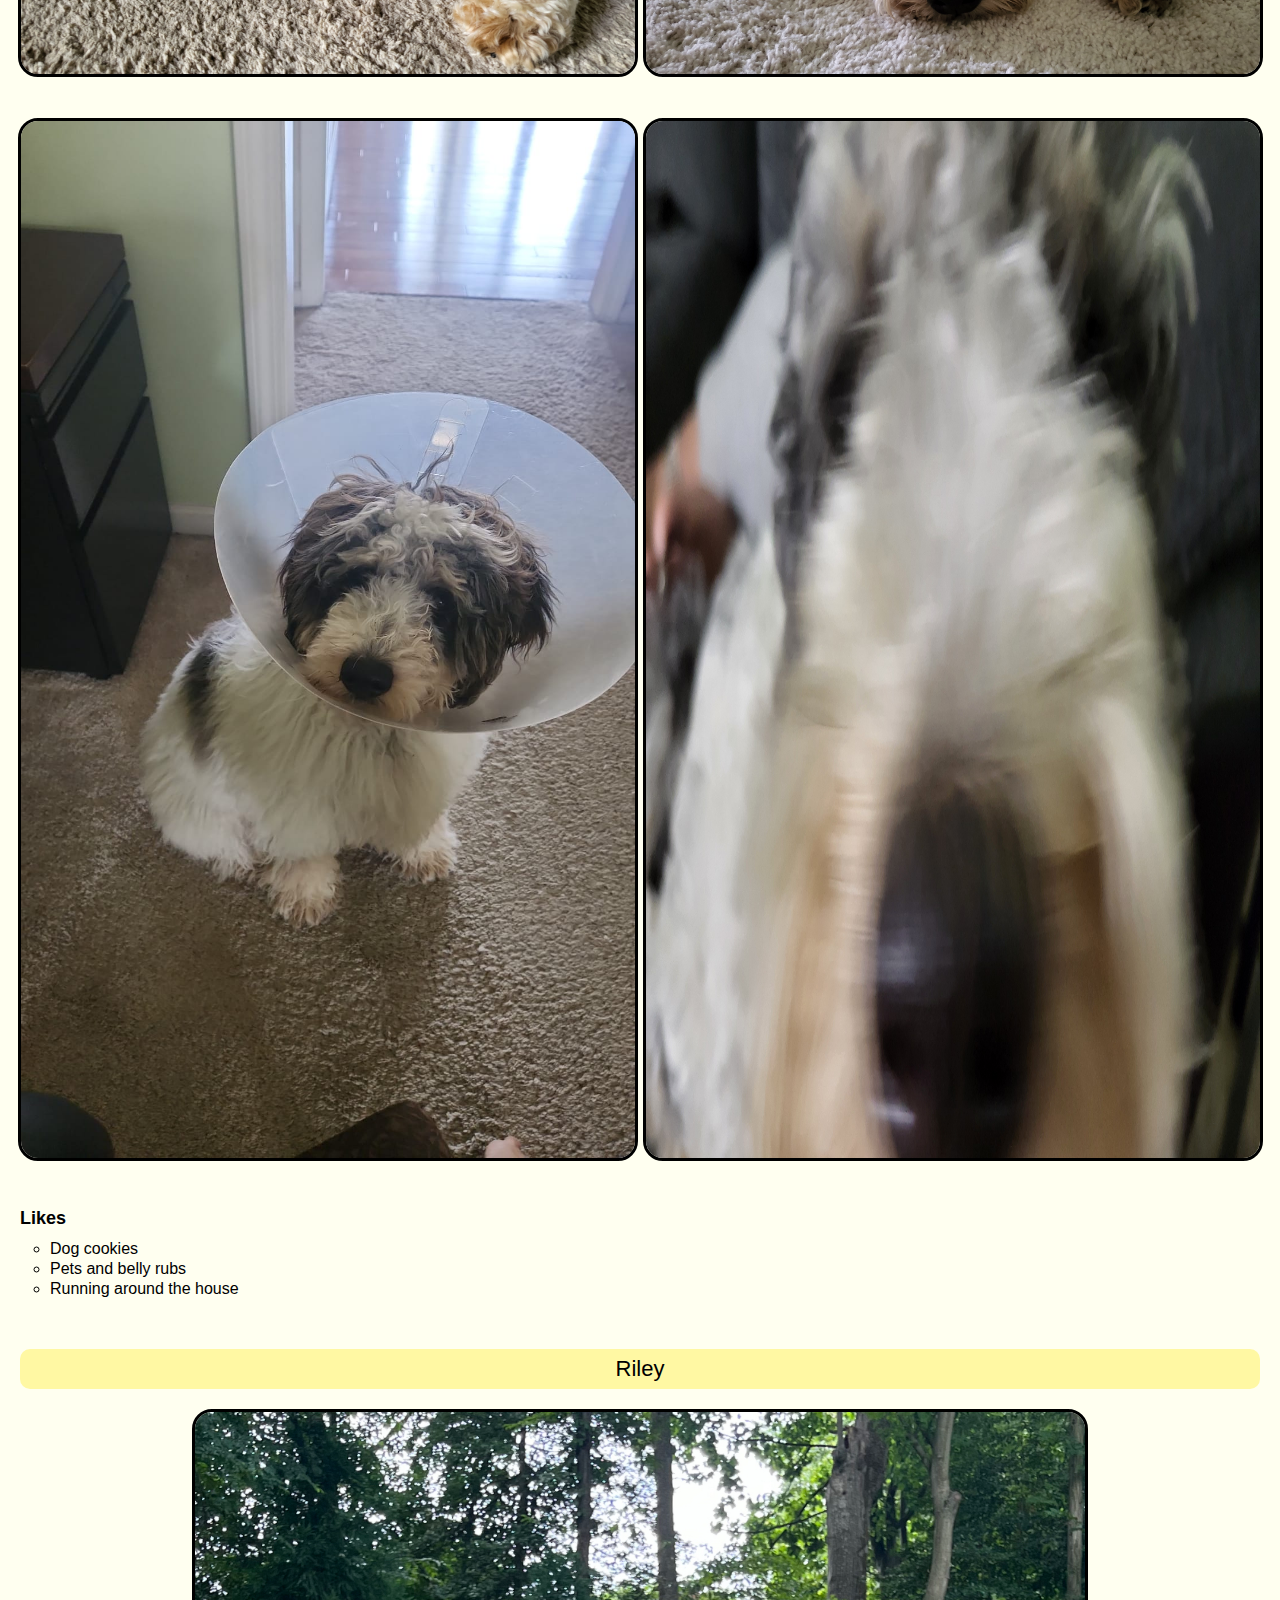
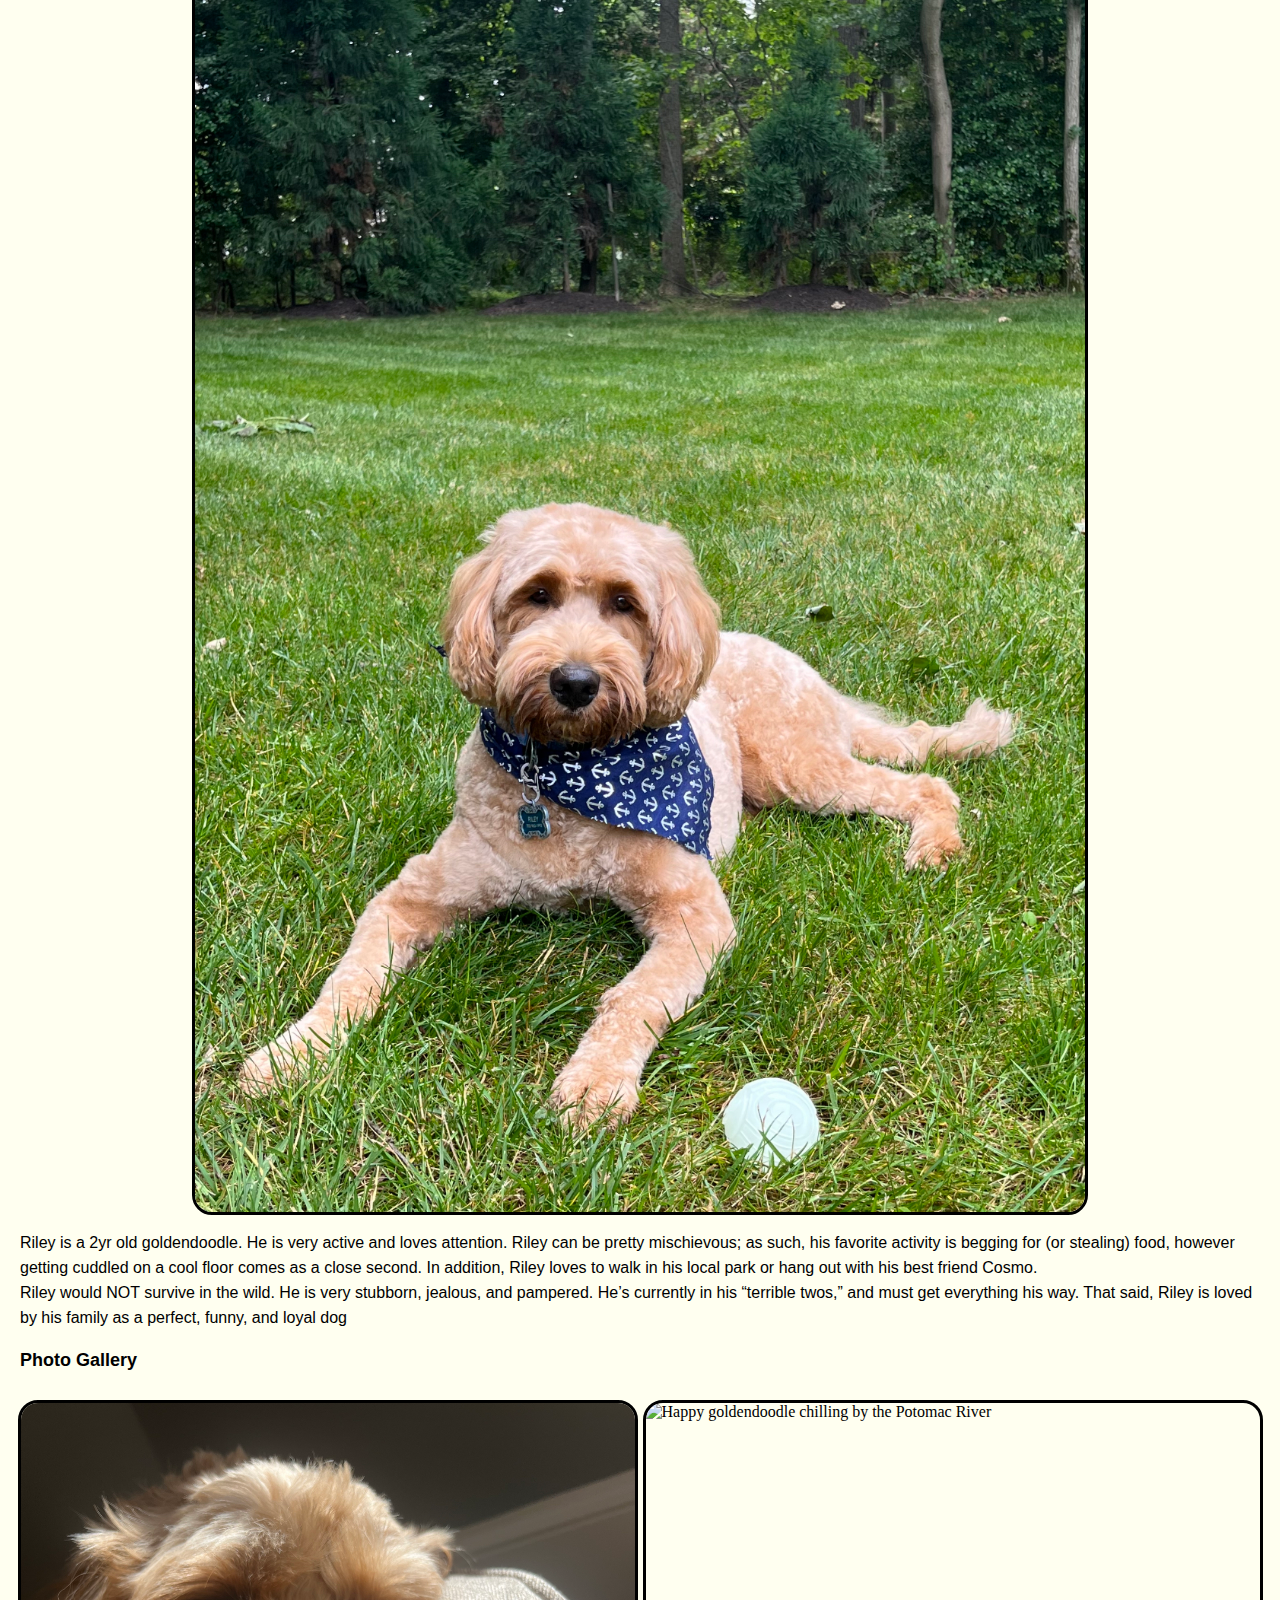
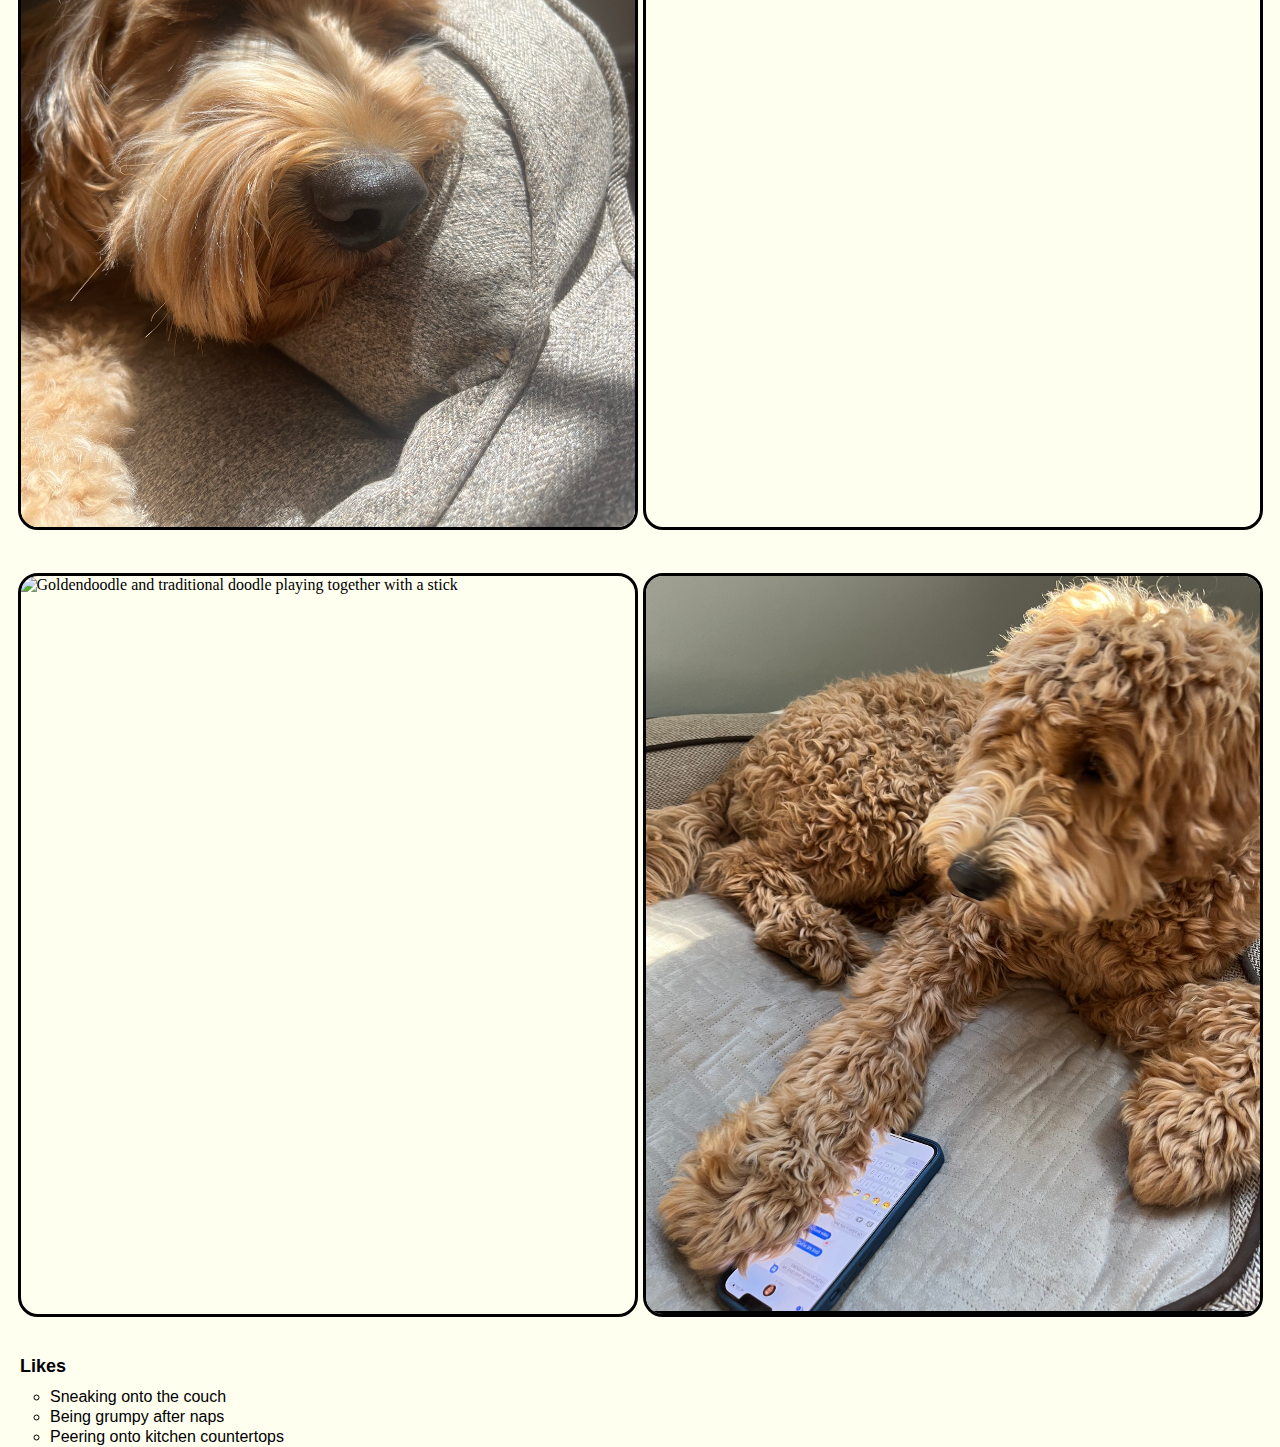
==== commit aa6cfab3: "Add files via upload" ====
--- a/pets.html
+++ b/pets.html
@@ -67,7 +67,7 @@
             <div class = "pet-gallery">
                 <img src="images/bacon_bandana.JPG" alt="Brown labradoodle wearing an orange bandana">
                 <img src="images/bacon_graduation.JPG" alt="Small labradoodle puppy wearing a graduation cap and gown.">
-                <video src="images/bacon_agility.mov" alt="Girl and dog demonstrating a sit and stay procedure"></video>
+                <video src="images/bacon_agility.mov">
                 <img src="images/bacon_halloween.JPG" alt="Brown labradoodle wearing a pirate costume">
             </div>
             
--- a/css/style.css
+++ b/css/style.css
@@ -212,34 +212,7 @@
 
 @media (prefers-reduced-motion: reduce) {
   .animation {
-    animation: none; /* Turn off the animation */
-  }
-}
-
-  
-/* .btn {
-  background: #0769e0;
-  background-image: -webkit-linear-gradient(top, #0769e0, #002e54);
-  background-image: -moz-linear-gradient(top, #0769e0, #002e54);
-  background-image: -ms-linear-gradient(top, #0769e0, #002e54);
-  background-image: -o-linear-gradient(top, #0769e0, #002e54);
-  background-image: linear-gradient(to bottom, #0769e0, #002e54);
-  -webkit-border-radius: 28;
-  -moz-border-radius: 28;
-  border-radius: 28px;
-  font-family: Arial;
-  color: #fff596;
-  font-size: 20px;
-  padding: 10px 20px 10px 20px;
-  text-decoration: none;
-}
-
-.btn:hover {
-  background: #4fa1ff;
-  background-image: -webkit-linear-gradient(top, #4fa1ff, #005896);
-  background-image: -moz-linear-gradient(top, #4fa1ff, #005896);
-  background-image: -ms-linear-gradient(top, #4fa1ff, #005896);
-  background-image: -o-linear-gradient(top, #4fa1ff, #005896);
-  background-image: linear-gradient(to bottom, #4fa1ff, #005896);
-  text-decoration: none;
-} */
+    animation: none;
+  }
+}
+
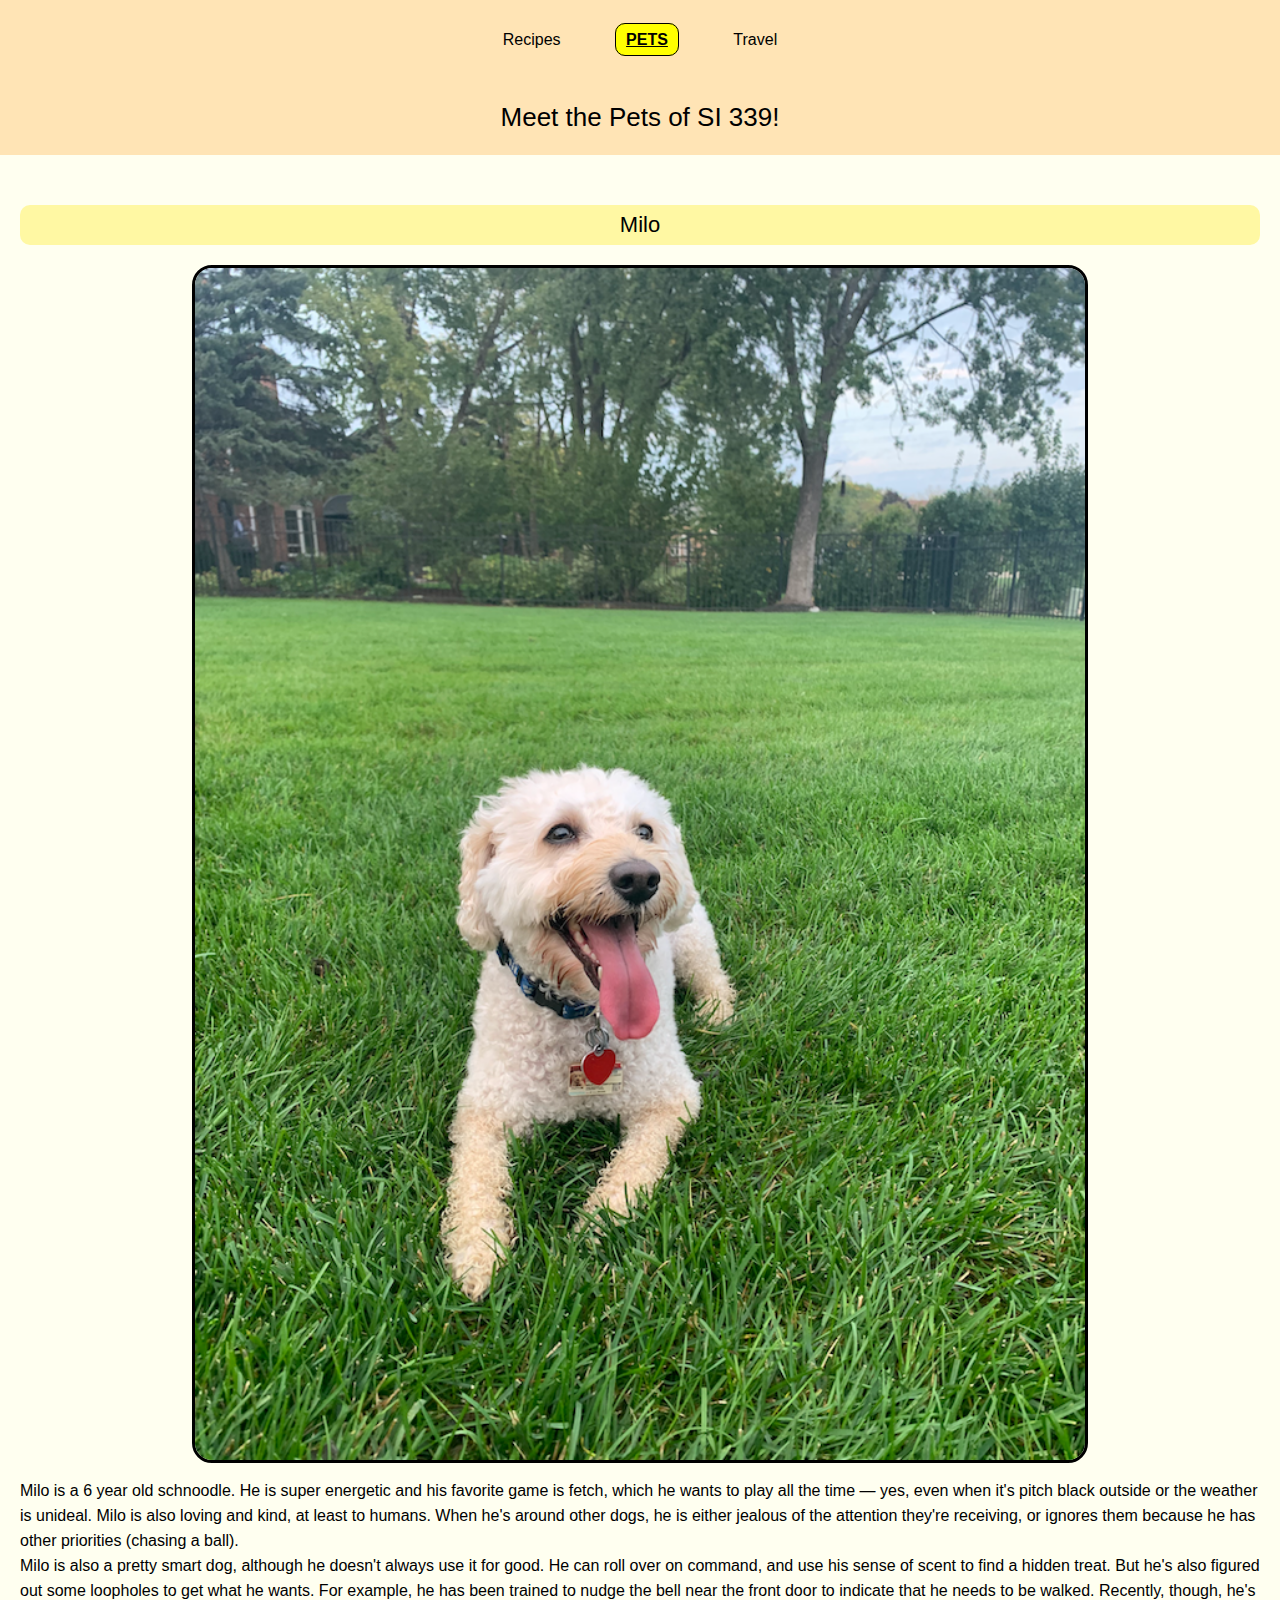
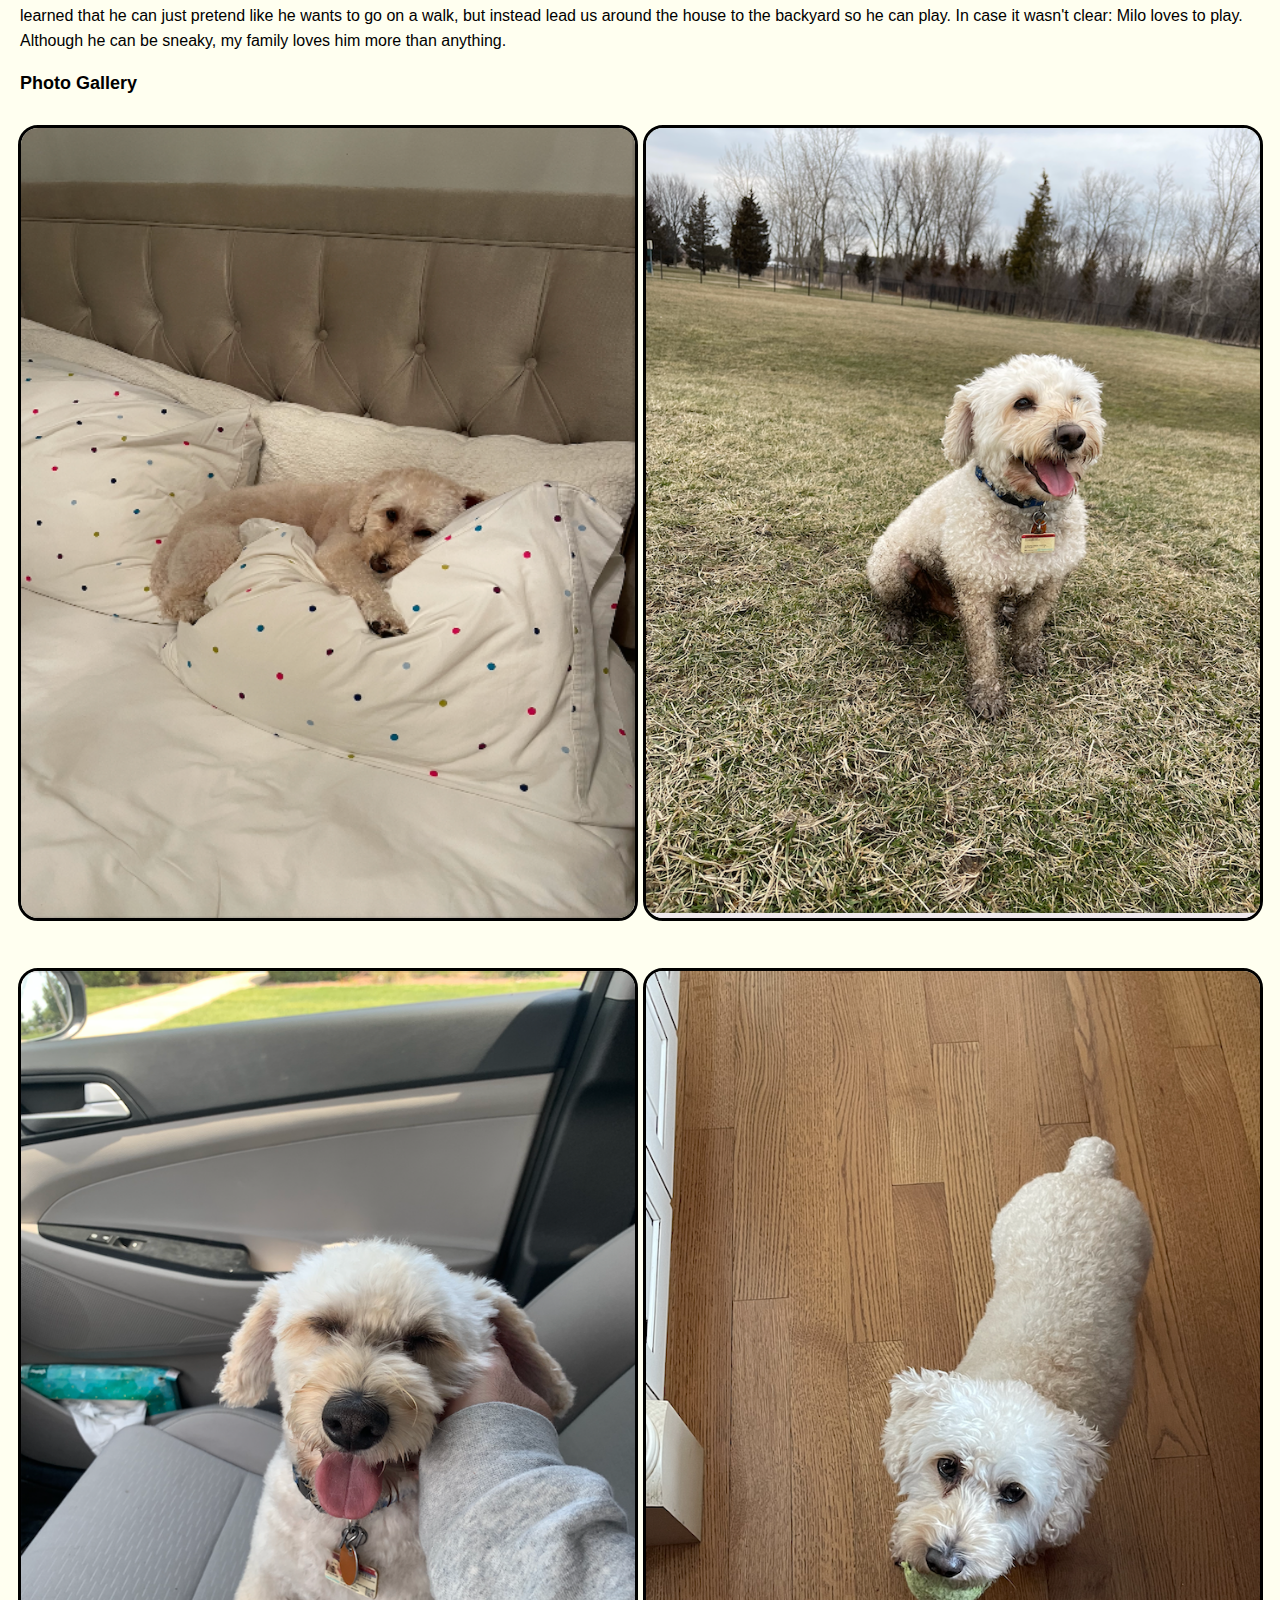
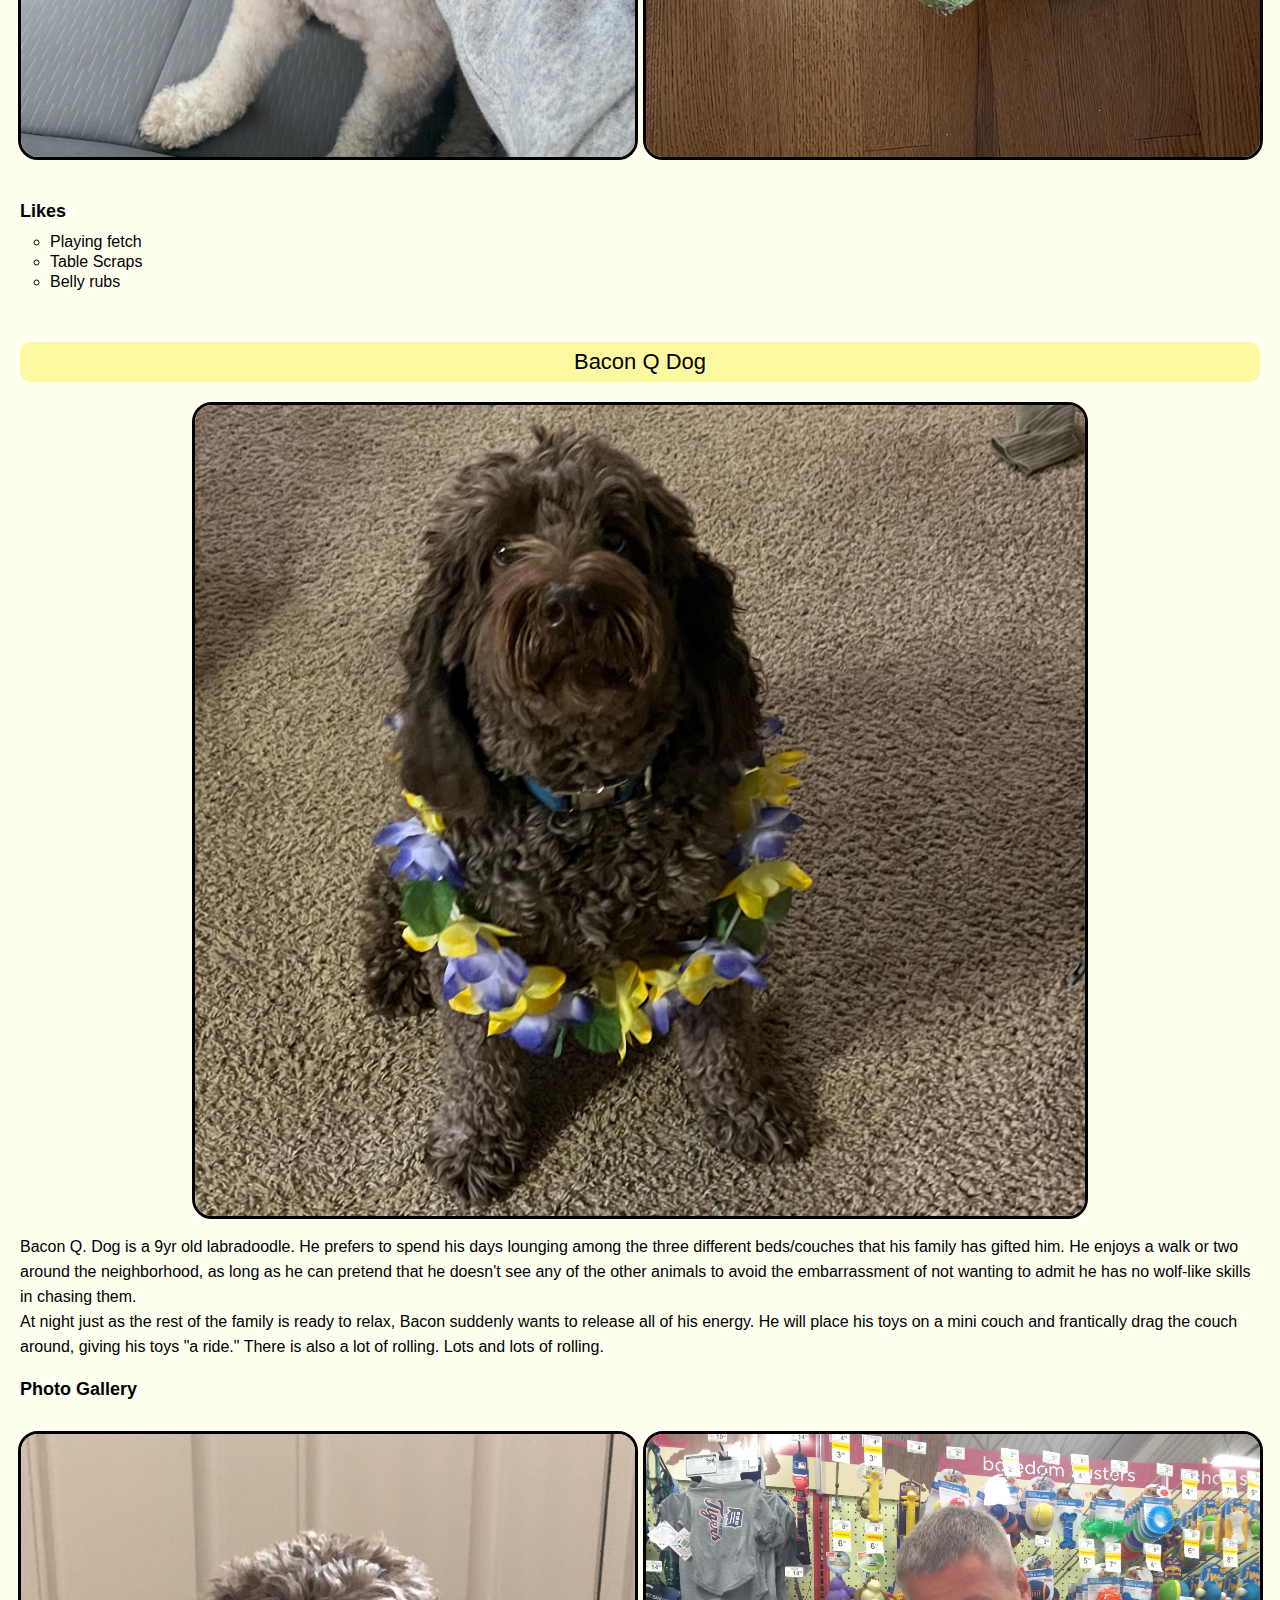
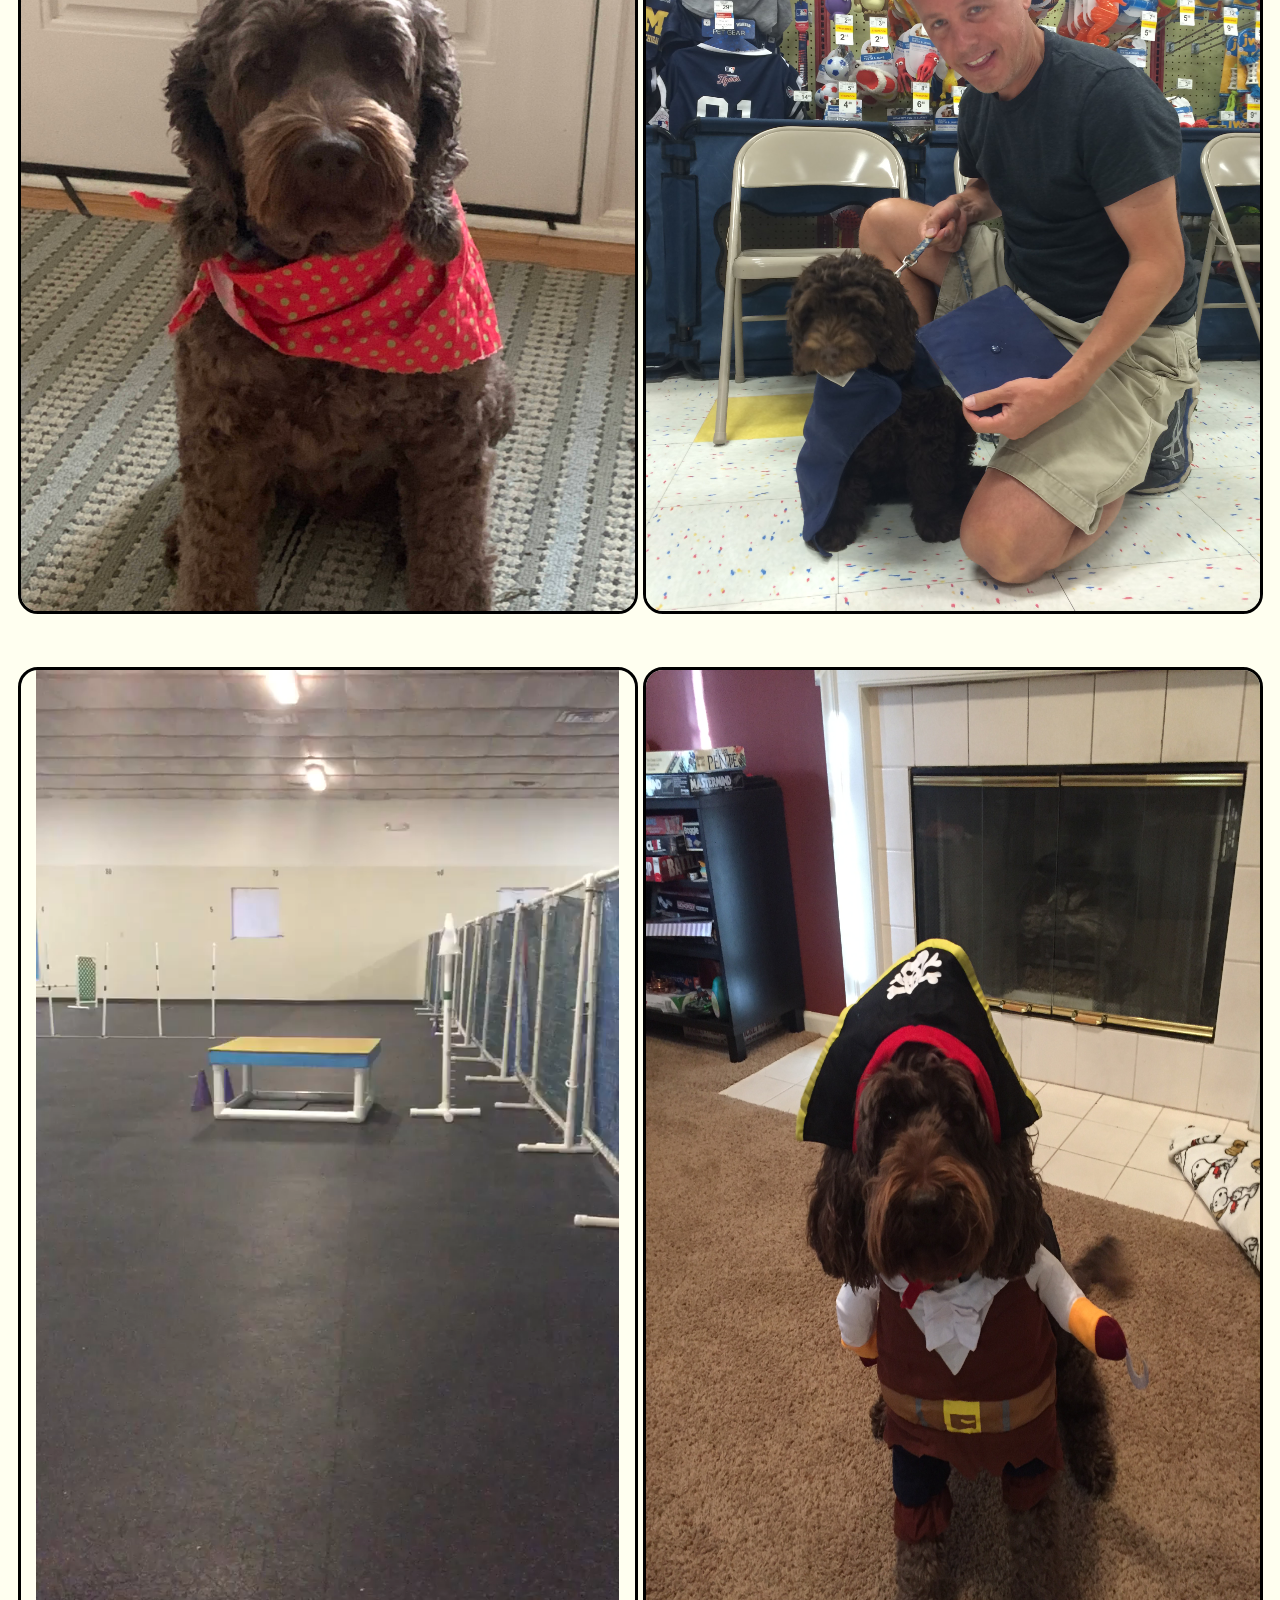
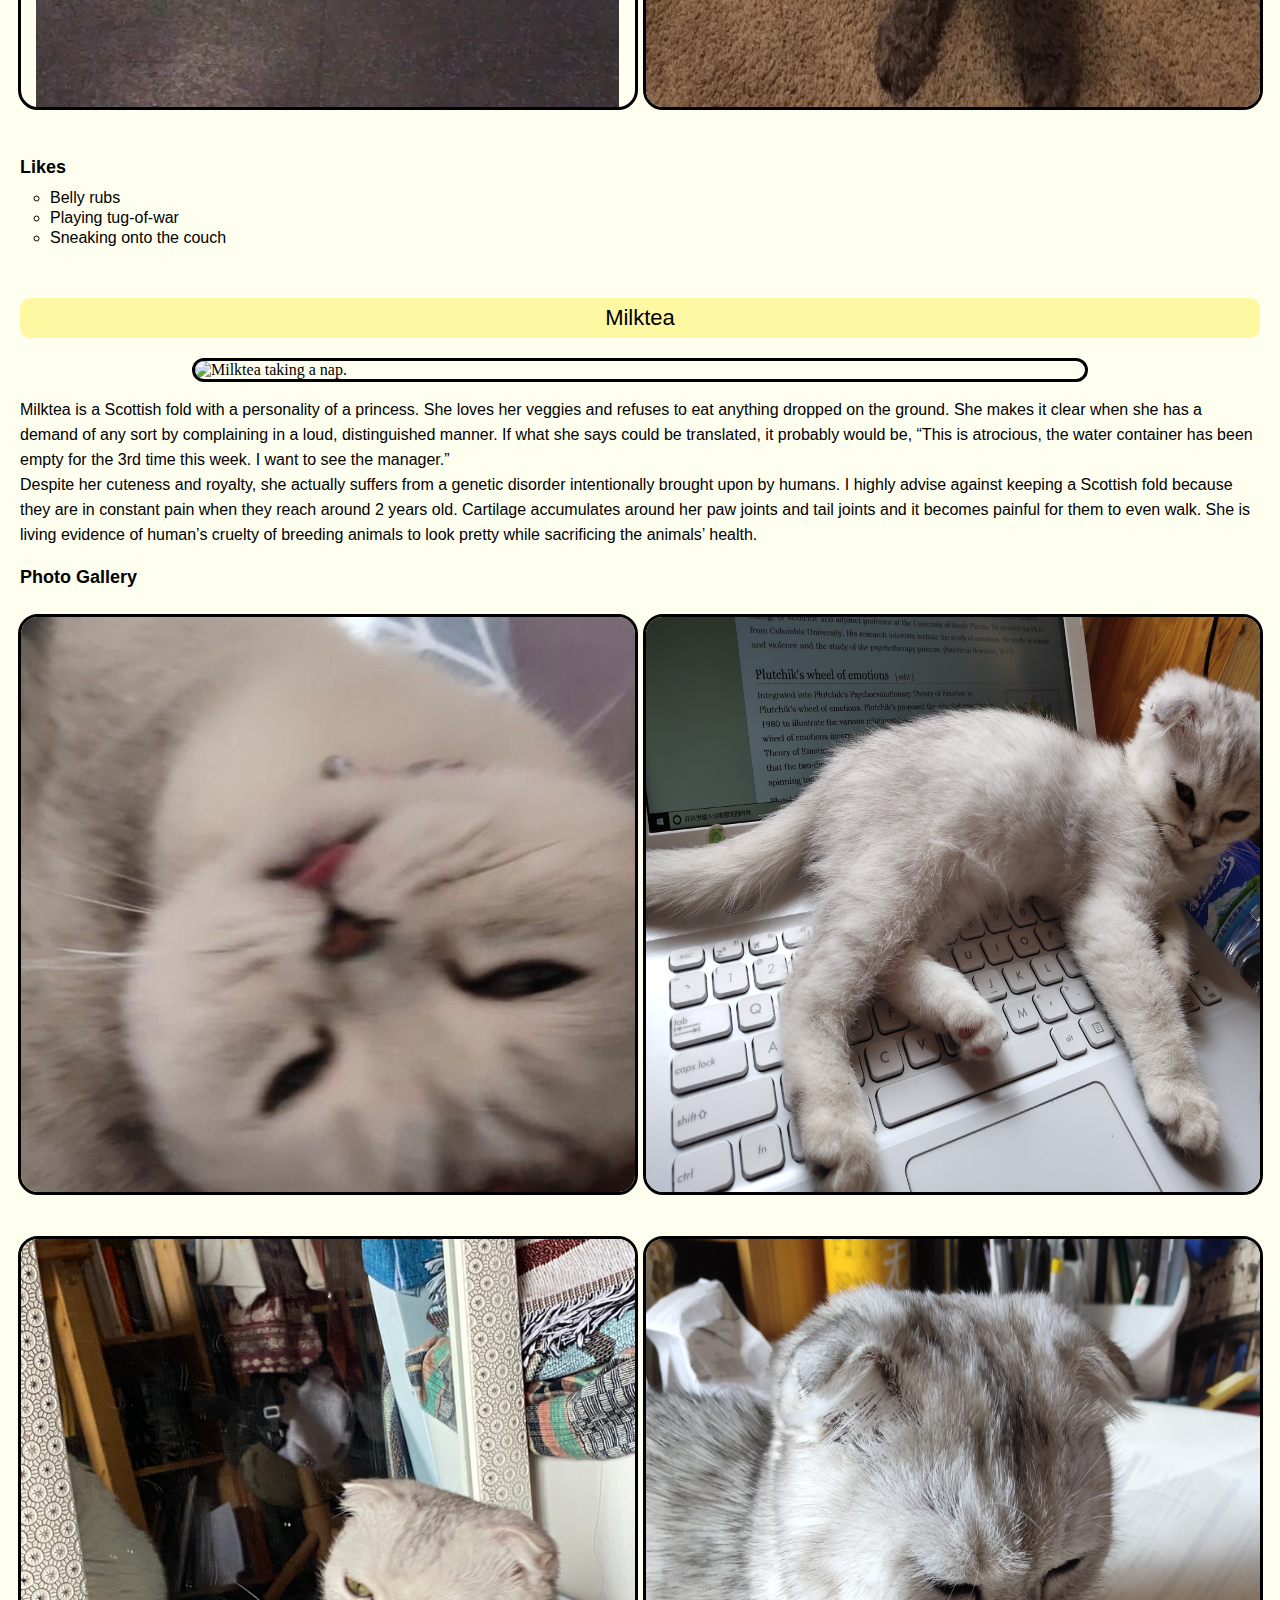
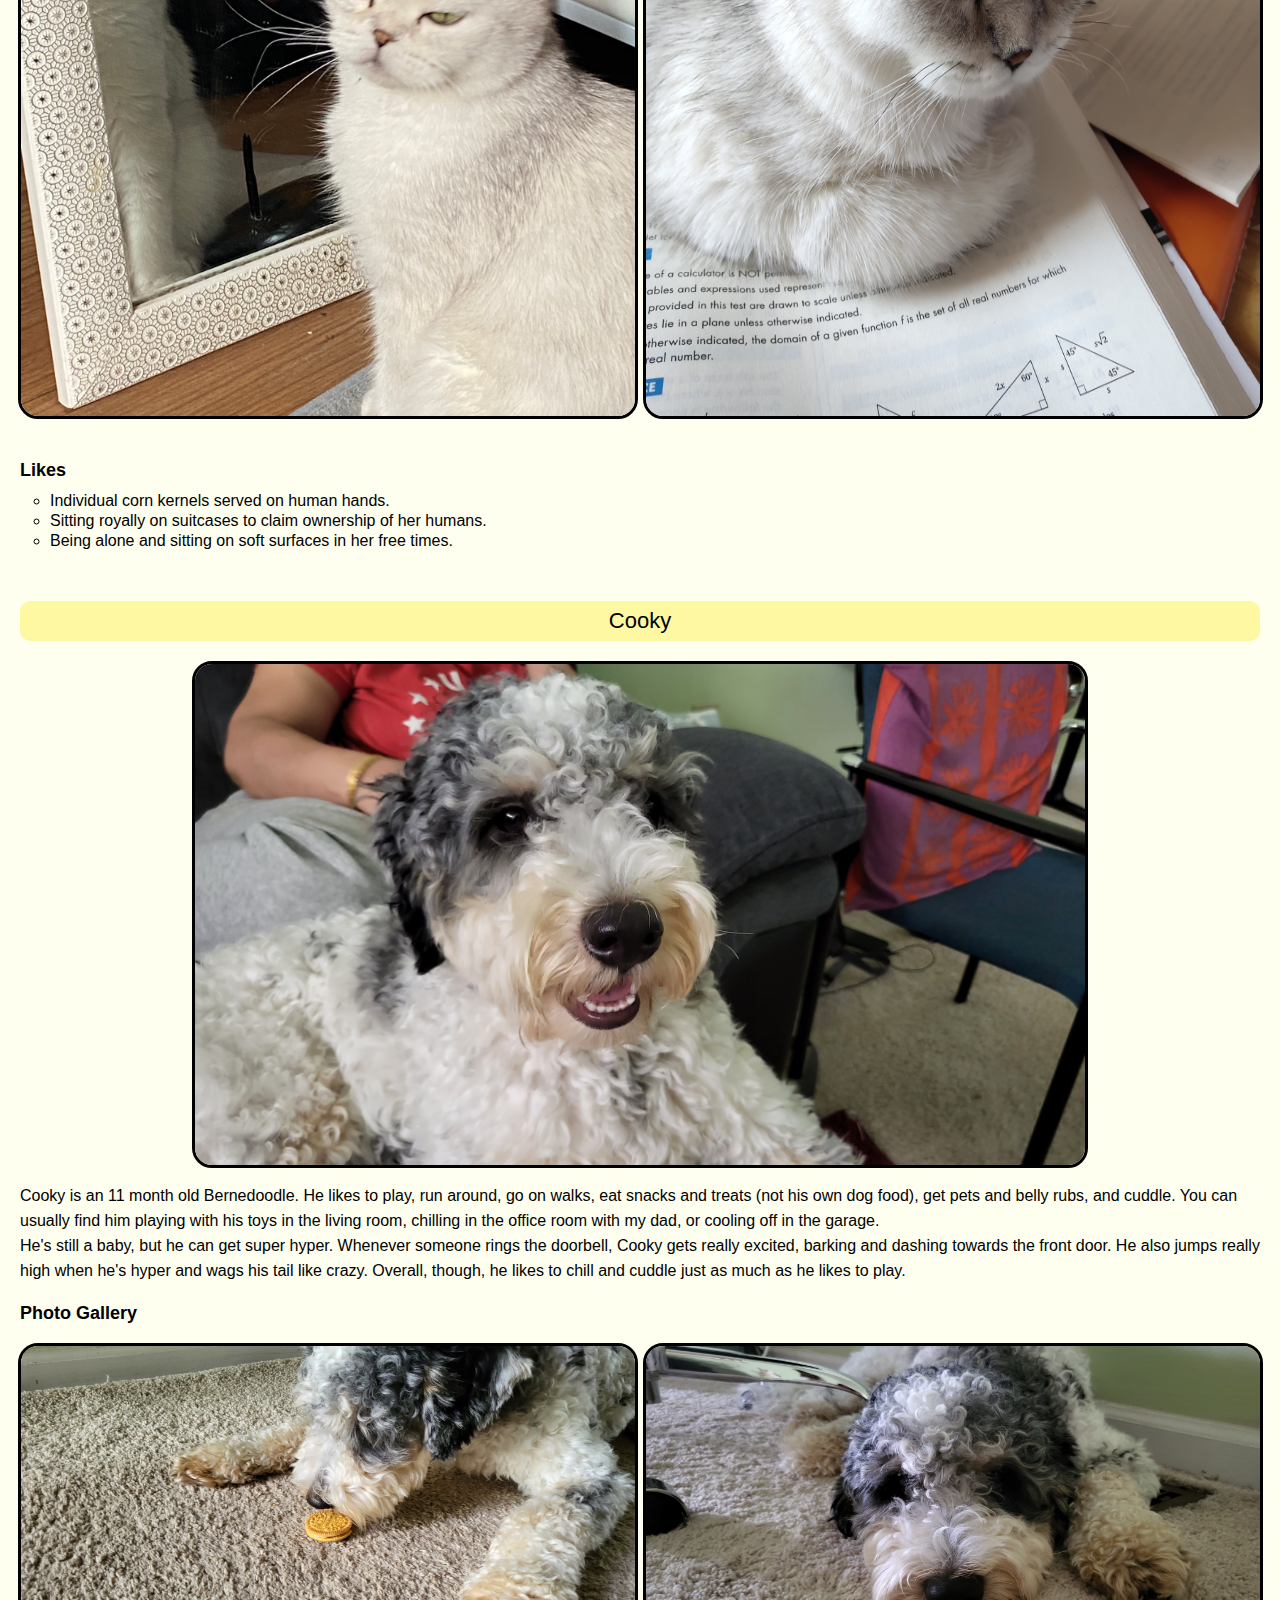
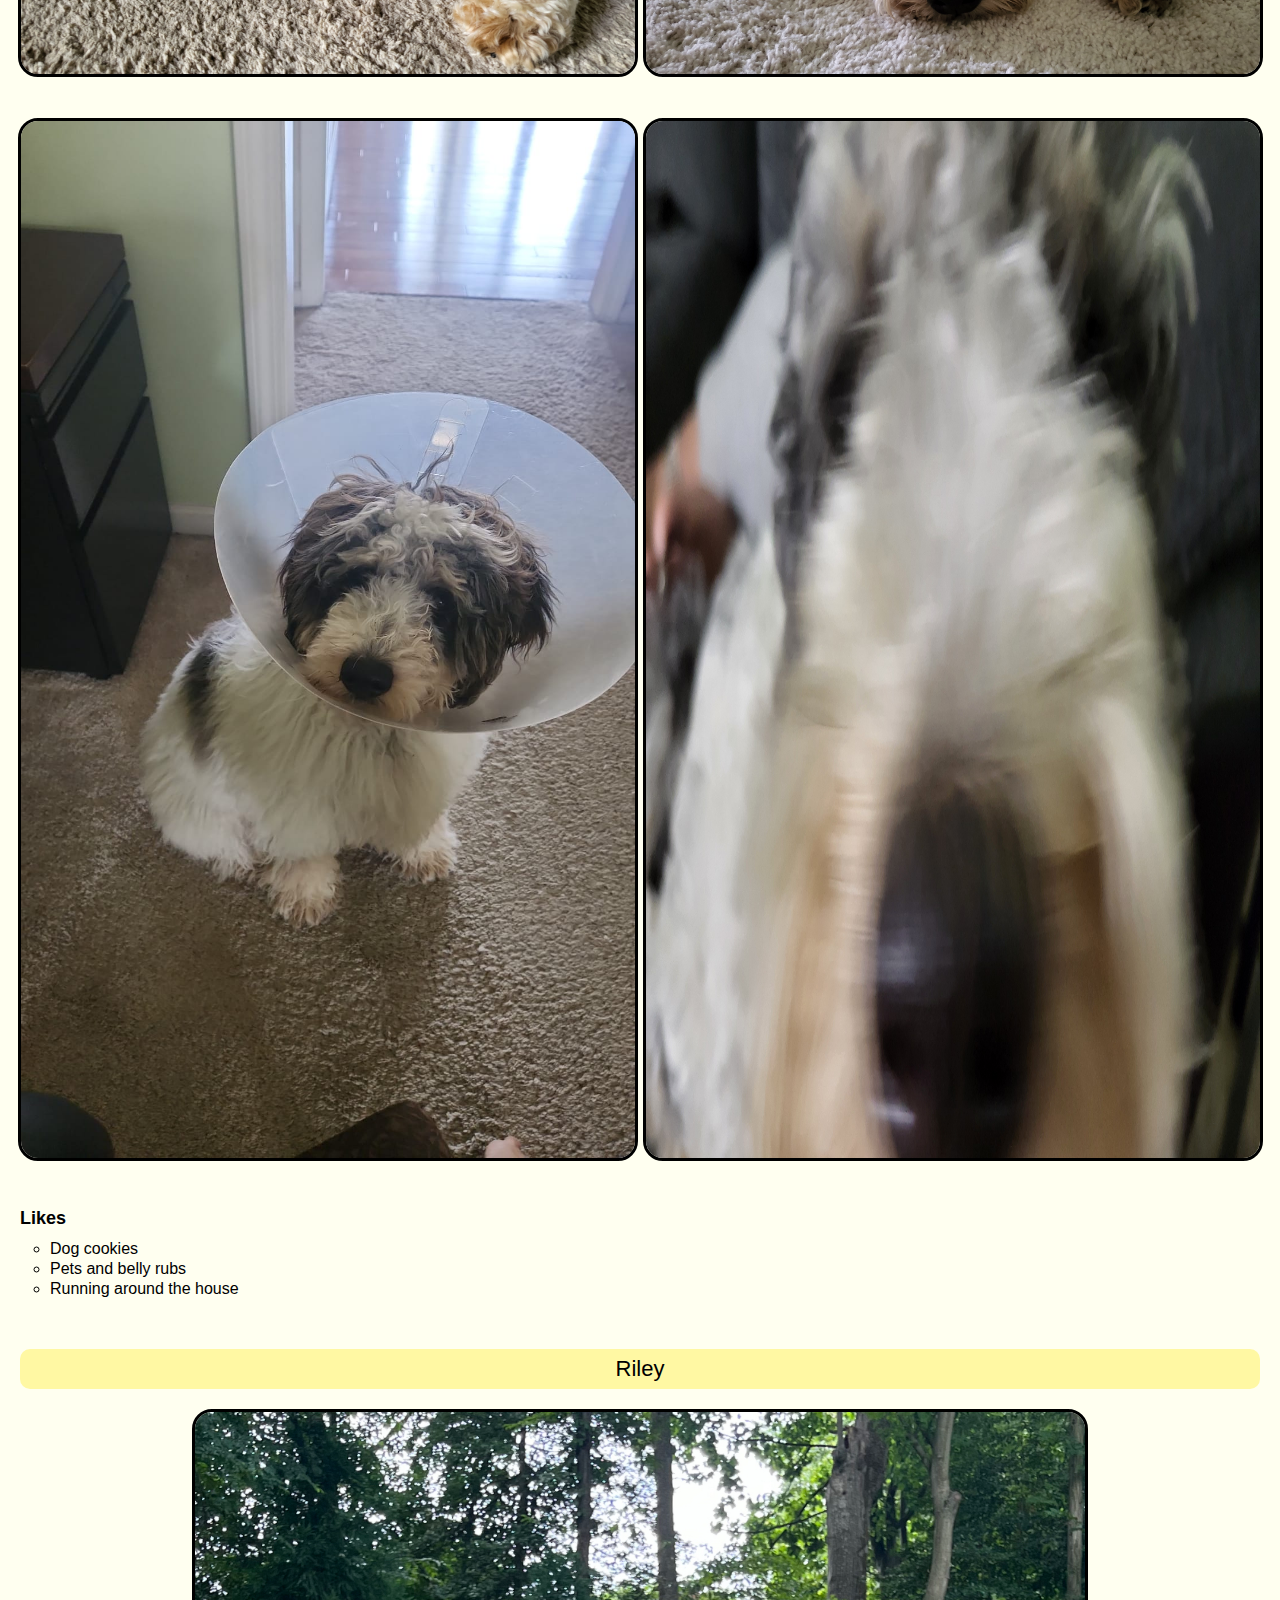
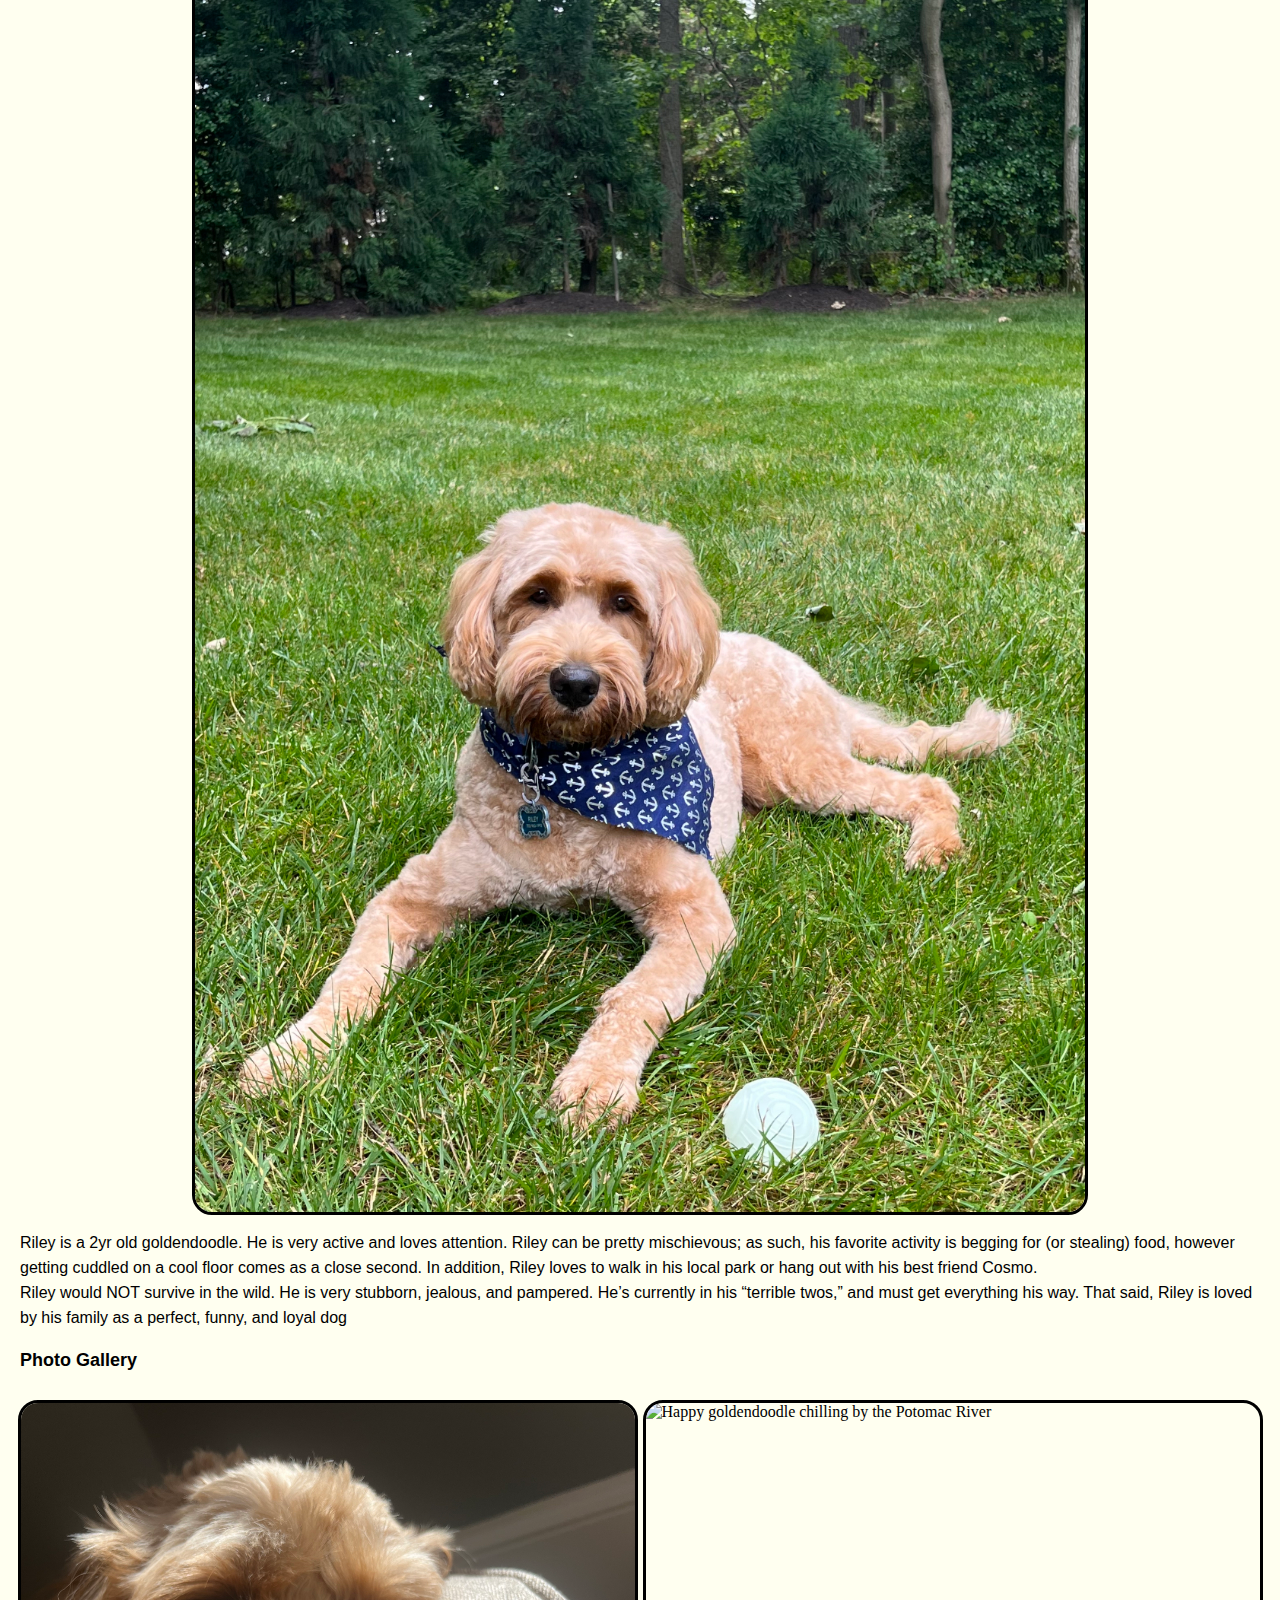
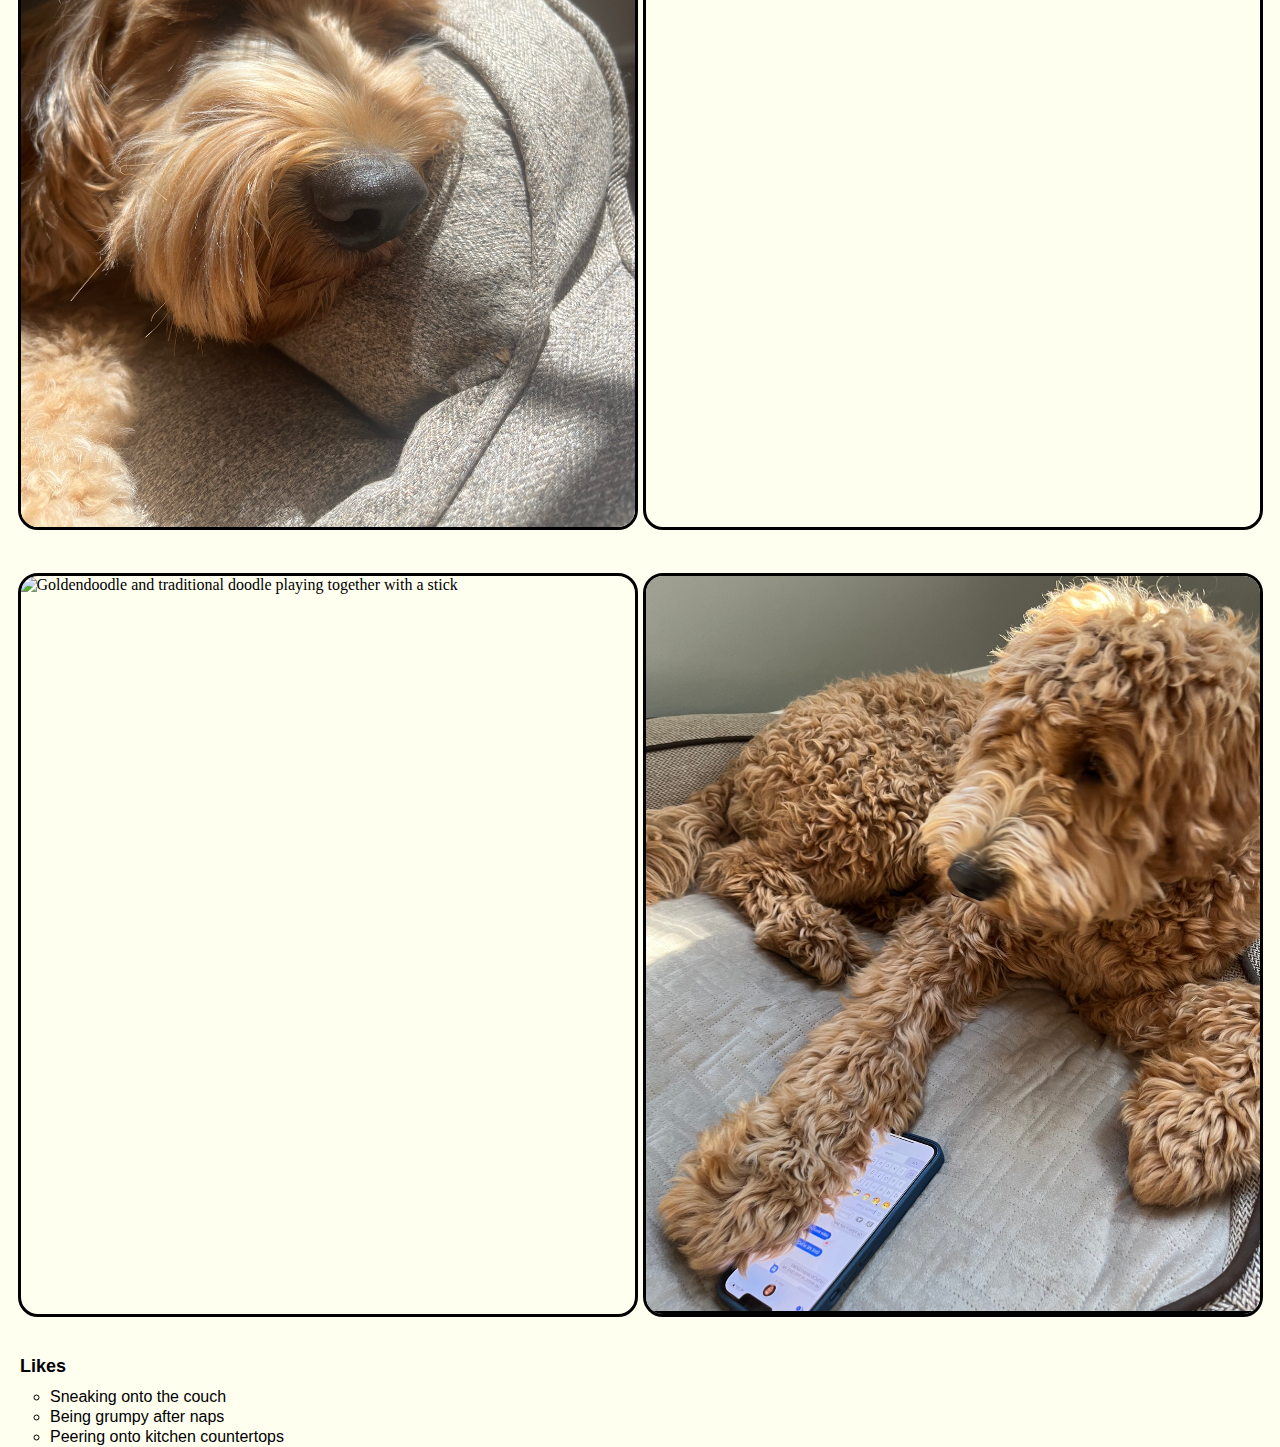
==== commit 3e635303: "Add files via upload" ====
--- a/pets.html
+++ b/pets.html
@@ -67,7 +67,7 @@
             <div class = "pet-gallery">
                 <img src="images/bacon_bandana.JPG" alt="Brown labradoodle wearing an orange bandana">
                 <img src="images/bacon_graduation.JPG" alt="Small labradoodle puppy wearing a graduation cap and gown.">
-                <video src="images/bacon_agility.mov">
+                <video src="images/bacon_agility.mov"></video>
                 <img src="images/bacon_halloween.JPG" alt="Brown labradoodle wearing a pirate costume">
             </div>
             
